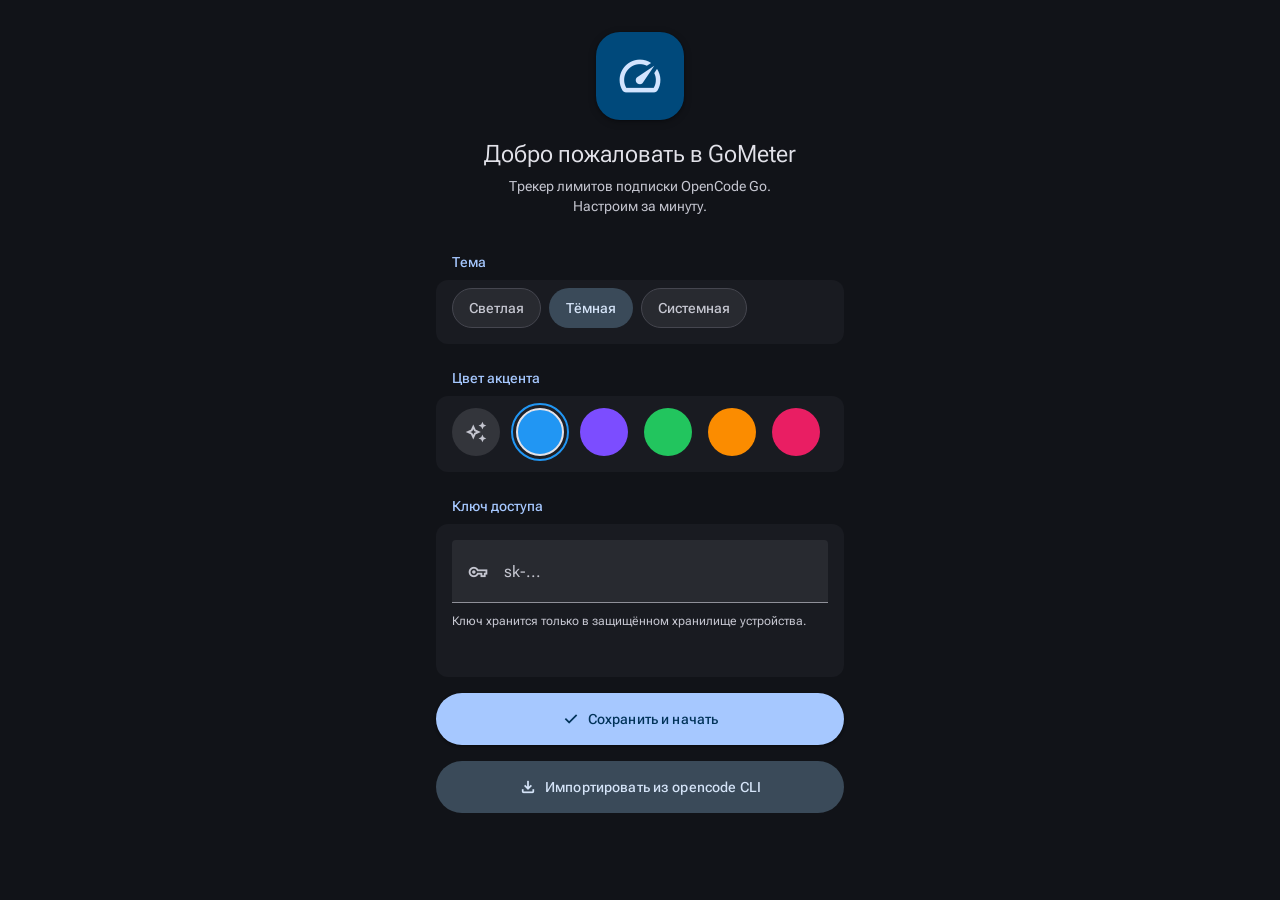
==== docs/gometer-mockup-md3/index.html @ 67d7cedd "Initial release: UI, in-app updates, packaging, CI and OpenCode Go API" ====
<!DOCTYPE html>
<html lang="ru">
<head>
  <meta charset="utf-8">
  <meta name="viewport" content="width=device-width, initial-scale=1">
  <title>GoMeter — лимиты OpenCode Go</title>
  <link rel="preconnect" href="https://fonts.googleapis.com">
  <link rel="preconnect" href="https://fonts.gstatic.com" crossorigin>
  <link href="https://fonts.googleapis.com/css2?family=Roboto+Flex:wght@400;500;700&display=swap" rel="stylesheet">
  <link rel="stylesheet" href="https://fonts.googleapis.com/css2?family=Material+Symbols+Outlined:opsz,wght,FILL,GRAD@20..48,100..700,0..1,-50..200">
  <link rel="stylesheet" href="styles.css">
</head>
<body>
  <div class="app">

    <!-- ===== Экран: Использование ===== -->
    <section id="screen-usage" class="screen is-active" aria-label="Использование">
      <header class="top-app-bar">
        <div class="top-app-bar-title">
          <span class="brand-icon" aria-hidden="true"><span class="material-symbols-outlined">speed</span></span>
          <div class="brand-text">
            <span class="brand-name">GoMeter</span>
            <span class="brand-sub">Лимиты OpenCode Go</span>
          </div>
        </div>
        <div class="top-app-bar-actions">
          <button class="icon-btn" id="btn-refresh" type="button" aria-label="Обновить" title="Обновить">
            <span class="material-symbols-outlined">refresh</span>
          </button>
          <button class="icon-btn" id="btn-key" type="button" aria-label="Ключ доступа" title="Ключ доступа">
            <span class="material-symbols-outlined">key</span>
          </button>
        </div>
      </header>

      <div class="update-banner" id="update-banner" role="status">
        <span class="material-symbols-outlined">system_update</span>
        <div class="update-banner-text">
          <span class="update-banner-title">Вышла версия 0.2.0</span>
          <span class="update-banner-sub">Улучшенная работа с лимитами</span>
        </div>
        <button class="update-banner-btn" id="btn-update-banner" type="button">Обновить</button>
        <button class="update-banner-close" id="btn-update-close" type="button" aria-label="Скрыть">
          <span class="material-symbols-outlined">close</span>
        </button>
      </div>

      <div class="summary">
        <span class="status-chip is-ok" id="summary-chip">
          <span class="dot" aria-hidden="true"></span>
          <span id="summary-text">Всё спокойно</span>
        </span>
      </div>

      <div class="cards" id="cards"><!-- из app.js --></div>

      <p class="updated" id="updated-at">Обновлено недавно · проверка каждые 5 мин</p>
    </section>

    <!-- ===== Экран: Онбординг (первый запуск) ===== -->
    <section id="screen-onboarding" class="screen" aria-label="Добро пожаловать" hidden>
      <div class="onboarding">
        <div class="onboarding-hero">
          <span class="onboarding-logo" aria-hidden="true"><span class="material-symbols-outlined">speed</span></span>
          <h1 class="onboarding-title">Добро пожаловать в GoMeter</h1>
          <p class="onboarding-sub">Трекер лимитов подписки OpenCode Go. Настроим за минуту.</p>
        </div>

        <div class="settings-section">
          <h2 class="section-title">Тема</h2>
          <div class="settings-group">
            <div class="chip-row" role="radiogroup" aria-label="Тема оформления">
              <button class="filter-chip" data-theme="light" type="button">Светлая</button>
              <button class="filter-chip is-selected" data-theme="dark" type="button">Тёмная</button>
              <button class="filter-chip" data-theme="system" type="button">Системная</button>
            </div>
          </div>
        </div>

        <div class="settings-section">
          <h2 class="section-title">Цвет акцента</h2>
          <div class="settings-group">
            <div class="color-row" role="radiogroup" aria-label="Цвет акцента" id="onb-colors"></div>
          </div>
        </div>

        <div class="settings-section">
          <h2 class="section-title">Ключ доступа</h2>
          <div class="settings-group onboarding-key">
            <div class="text-field">
              <div class="text-field-icon" aria-hidden="true"><span class="material-symbols-outlined">vpn_key</span></div>
              <input class="text-input" id="onb-key-input" type="password" inputmode="text" autocomplete="off" placeholder="sk-..." spellcheck="false" aria-label="Ключ API">
              <span class="text-field-line" aria-hidden="true"></span>
            </div>
            <p class="onb-hint">Ключ хранится только в защищённом хранилище устройства.</p>
            <p class="helper is-error" id="onb-key-error" role="alert"></p>
          </div>
        </div>

        <button class="btn btn-filled" id="btn-onb-start" type="button">
          <span class="material-symbols-outlined">check</span> Сохранить и начать
        </button>
        <button class="btn btn-tonal" id="btn-onb-import" type="button">
          <span class="material-symbols-outlined">file_download</span> Импортировать из opencode CLI
        </button>
      </div>
    </section>

    <!-- ===== Экран: Ключ доступа ===== -->
    <section id="screen-key" class="screen" aria-label="Ключ доступа" hidden>
      <header class="top-app-bar">
        <button class="icon-btn" id="btn-back-key" type="button" aria-label="Назад">
          <span class="material-symbols-outlined">arrow_back</span>
        </button>
        <h1 class="app-bar-title">Ключ доступа</h1>
      </header>

      <div class="content">
        <p class="lead">Подключимся к API OpenCode Go, чтобы показывать твои лимиты в реальном времени.</p>

        <div class="text-field">
          <div class="text-field-icon" aria-hidden="true"><span class="material-symbols-outlined">vpn_key</span></div>
          <input class="text-input" id="key-input" type="password" inputmode="text" autocomplete="off" placeholder="sk-..." spellcheck="false" aria-label="Ключ API">
          <button class="eye-btn" id="btn-eye" type="button" aria-label="Показать ключ" title="Показать/скрыть">
            <span class="material-symbols-outlined">visibility</span>
          </button>
          <span class="text-field-line" aria-hidden="true"></span>
        </div>
        <p class="helper">Хранится только в защищённом хранилище устройства и никуда не отправляется.</p>
        <p class="helper is-error" id="key-error" role="alert"></p>

        <button class="btn btn-filled" id="btn-save" type="button">
          <span class="material-symbols-outlined">check</span> Сохранить
        </button>
        <button class="btn btn-tonal" id="btn-import" type="button">
          <span class="material-symbols-outlined">file_download</span> Импортировать из opencode CLI
        </button>
        <a class="text-link" href="https://opencode.ai" target="_blank" rel="noopener">Где взять ключ?</a>
      </div>
    </section>

    <!-- ===== Экран: Уведомления ===== -->
    <section id="screen-notification" class="screen" aria-label="Уведомления" hidden>
      <header class="top-app-bar">
        <h1 class="app-bar-title">Уведомления</h1>
      </header>

      <div class="content">
        <p class="lead">Когда лимит приближается к 80% и 95%, приходит пуш — так ты не упрёшься в лимит неожиданно.</p>

        <div class="phone-notif">
          <div class="notif-header">
            <span class="notif-appicon" aria-hidden="true"><span class="material-symbols-outlined">speed</span></span>
            <span class="notif-appname">GoMeter</span>
            <span class="notif-time">сейчас</span>
          </div>
          <div class="notif-body">
            <span class="notif-title">Лимит 80% · 5-часовое окно</span>
            <span class="notif-text">Осталось 20%. Окно сбросится примерно через 47 минут.</span>
          </div>
        </div>

        <div class="settings-group">
          <div class="list-item">
            <span class="list-icon" aria-hidden="true"><span class="material-symbols-outlined">notifications</span></span>
            <div class="list-text"><span class="list-title">Порог 80%</span><span class="list-sub">«Почти у предела»</span></div>
            <label class="m3-switch"><input type="checkbox" id="switch-80" checked><span class="track" aria-hidden="true"><span class="thumb"></span></span></label>
          </div>
          <div class="list-item">
            <span class="list-icon" aria-hidden="true"><span class="material-symbols-outlined">priority_high</span></span>
            <div class="list-text"><span class="list-title">Порог 95%</span><span class="list-sub">«Близко к лимиту»</span></div>
            <label class="m3-switch"><input type="checkbox" id="switch-95" checked><span class="track" aria-hidden="true"><span class="thumb"></span></span></label>
          </div>
        </div>
      </div>
    </section>

    <!-- ===== Экран: Настройки ===== -->
    <section id="screen-settings" class="screen" aria-label="Настройки" hidden>
      <header class="top-app-bar">
        <h1 class="app-bar-title">Настройки</h1>
      </header>

      <div class="content">
        <!-- Обновление -->
        <div class="settings-section">
          <h2 class="section-title">Обновление</h2>
          <div class="settings-group">
            <div class="list-item">
              <span class="list-icon" aria-hidden="true"><span class="material-symbols-outlined">schedule</span></span>
              <div class="list-text"><span class="list-title">Интервал проверки</span><span class="list-sub">Как часто обновлять лимиты</span></div>
            </div>
            <div class="chip-row" role="radiogroup" aria-label="Интервал проверки">
              <button class="filter-chip is-selected" data-interval="1" type="button">1 мин</button>
              <button class="filter-chip" data-interval="3" type="button">3 мин</button>
              <button class="filter-chip" data-interval="5" type="button">5 мин</button>
            </div>
          </div>
        </div>

        <!-- Внешний вид -->
        <div class="settings-section">
          <h2 class="section-title">Внешний вид</h2>
          <div class="settings-group">
            <div class="list-item">
              <span class="list-icon" aria-hidden="true"><span class="material-symbols-outlined">palette</span></span>
              <div class="list-text"><span class="list-title">Тема</span><span class="list-sub">Авто, светлая или тёмная</span></div>
            </div>
            <div class="chip-row" id="theme-chips" role="radiogroup" aria-label="Тема оформления">
              <button class="filter-chip" data-theme="light" type="button">Светлая</button>
              <button class="filter-chip" data-theme="dark" type="button">Тёмная</button>
              <button class="filter-chip" data-theme="system" type="button">Системная</button>
            </div>
            <div class="list-item">
              <span class="list-icon" aria-hidden="true"><span class="material-symbols-outlined">format_color_fill</span></span>
              <div class="list-text"><span class="list-title">Цвет акцента</span><span class="list-sub">Основной цвет интерфейса</span></div>
            </div>
            <div class="color-row" role="radiogroup" aria-label="Цвет акцента" id="settings-colors"></div>
          </div>
        </div>

        <!-- Уведомления -->
        <div class="settings-section">
          <h2 class="section-title">Уведомления</h2>
          <div class="settings-group">
            <div class="list-item">
              <span class="list-icon" aria-hidden="true"><span class="material-symbols-outlined">notifications_active</span></span>
              <div class="list-text"><span class="list-title">Показывать уведомления</span><span class="list-sub">О достижении порогов 80% и 95%</span></div>
              <label class="m3-switch"><input type="checkbox" id="switch-notif" checked><span class="track" aria-hidden="true"><span class="thumb"></span></span></label>
            </div>
            <div class="list-item">
              <span class="list-icon" aria-hidden="true"><span class="material-symbols-outlined">sensors</span></span>
              <div class="list-text"><span class="list-title">Порог 80%</span><span class="list-sub">«Почти у предела»</span></div>
              <label class="m3-switch"><input type="checkbox" id="set-80" checked><span class="track" aria-hidden="true"><span class="thumb"></span></span></label>
            </div>
            <div class="list-item">
              <span class="list-icon" aria-hidden="true"><span class="material-symbols-outlined">priority_high</span></span>
              <div class="list-text"><span class="list-title">Порог 95%</span><span class="list-sub">«Близко к лимиту»</span></div>
              <label class="m3-switch"><input type="checkbox" id="set-95" checked><span class="track" aria-hidden="true"><span class="thumb"></span></span></label>
            </div>
          </div>
        </div>

        <!-- Доступ -->
        <div class="settings-section">
          <h2 class="section-title">Доступ</h2>
          <div class="settings-group">
            <button class="list-item is-clickable" id="go-key-settings" type="button">
              <span class="list-icon" aria-hidden="true"><span class="material-symbols-outlined">key</span></span>
              <div class="list-text"><span class="list-title">Ключ доступа</span><span class="list-sub">Ввод или импорт ключа API</span></div>
              <span class="material-symbols-outlined chevron" aria-hidden="true">chevron_right</span>
            </button>
            <button class="list-item is-clickable" id="btn-import-settings" type="button">
              <span class="list-icon" aria-hidden="true"><span class="material-symbols-outlined">file_download</span></span>
              <div class="list-text"><span class="list-title">Импорт из opencode CLI</span><span class="list-sub">~/.local/share/opencode/auth.json</span></div>
              <span class="material-symbols-outlined chevron" aria-hidden="true">chevron_right</span>
            </button>
          </div>
        </div>

        <!-- Прочее -->
        <div class="settings-section">
          <h2 class="section-title">Прочее</h2>
          <div class="settings-group">
            <button class="list-item is-clickable" id="btn-clear" type="button">
              <span class="list-icon is-error" aria-hidden="true"><span class="material-symbols-outlined">delete</span></span>
              <div class="list-text"><span class="list-title is-error">Очистить данные</span><span class="list-sub">Сбросить кэш и ключ доступа</span></div>
              <span class="material-symbols-outlined chevron" aria-hidden="true">chevron_right</span>
            </button>
            <button class="list-item is-clickable" id="go-about" type="button">
              <span class="list-icon" aria-hidden="true"><span class="material-symbols-outlined">info</span></span>
              <div class="list-text"><span class="list-title">О приложении</span><span class="list-sub is-accent">Доступно обновление v0.2.0</span></div>
              <span class="material-symbols-outlined chevron" aria-hidden="true">chevron_right</span>
            </button>
          </div>
        </div>
      </div>
    </section>

    <!-- ===== Экран: О приложении ===== -->
    <section id="screen-about" class="screen" aria-label="О приложении" hidden>
      <header class="top-app-bar">
        <button class="icon-btn" id="btn-back-about" type="button" aria-label="Назад">
          <span class="material-symbols-outlined">arrow_back</span>
        </button>
        <h1 class="app-bar-title">О приложении</h1>
      </header>

      <div class="content about">
        <div class="about-hero">
          <span class="about-logo" aria-hidden="true"><span class="material-symbols-outlined">speed</span></span>
          <h2 class="about-name">GoMeter</h2>
          <p class="about-version">Версия 0.1.0 · мокап</p>
        </div>

        <div class="update-card">
          <span class="material-symbols-outlined">system_update</span>
          <div class="update-card-text">
            <span class="update-card-title">Доступно обновление</span>
            <span class="update-card-sub">0.1.0 → 0.2.0 · улучшенная работа с лимитами</span>
          </div>
          <button class="btn btn-tonal btn-sm" id="btn-update-about" type="button">Обновить</button>
        </div>

        <p class="about-desc">Трекер лимитов подписки <b>OpenCode Go</b> — показывает, сколько осталось в 5-часовом, недельном и месячном окнах, и предупреждает, когда лимит близок.</p>

        <div class="settings-group">
          <a class="list-item is-clickable" href="https://opencode.ai/go" target="_blank" rel="noopener">
            <span class="list-icon" aria-hidden="true"><span class="material-symbols-outlined">language</span></span>
            <div class="list-text"><span class="list-title">OpenCode Go</span><span class="list-sub">opencode.ai/go</span></div>
            <span class="material-symbols-outlined chevron" aria-hidden="true">open_in_new</span>
          </a>
          <div class="list-item">
            <span class="list-icon" aria-hidden="true"><span class="material-symbols-outlined">code</span></span>
            <div class="list-text"><span class="list-title">Material Design 3</span><span class="list-sub">Google · светлая и тёмная темы</span></div>
          </div>
          <div class="list-item">
            <span class="list-icon" aria-hidden="true"><span class="material-symbols-outlined">star</span></span>
            <div class="list-text"><span class="list-title">Сделано с заботой</span><span class="list-sub">Flutter · Windows, Linux, macOS, Android</span></div>
          </div>
        </div>

        <div class="platforms">
          <span class="platforms-title">Платформы</span>
          <div class="platforms-row">
            <span class="platform-item"><span class="material-symbols-outlined">desktop_windows</span>Windows</span>
            <span class="platform-item"><span class="material-symbols-outlined">computer</span>Linux</span>
            <span class="platform-item"><span class="material-symbols-outlined">laptop_mac</span>macOS</span>
            <span class="platform-item"><span class="material-symbols-outlined">phone_android</span>Android</span>
          </div>
        </div>

        <p class="about-copy">© 2026 GoMeter. Данные об использовании не покидают устройство.</p>
      </div>
    </section>

    <!-- ===== Нижняя навигация (NavigationBar M3) ===== -->
    <nav class="navigation-bar" aria-label="Основная навигация">
      <button class="nav-item is-active" data-screen="usage" type="button">
        <span class="nav-icon-wrap"><span class="nav-indicator" aria-hidden="true"></span><span class="material-symbols-outlined">speed</span></span>
        <span class="nav-label">Использование</span>
      </button>
      <button class="nav-item" data-screen="notification" type="button">
        <span class="nav-icon-wrap"><span class="nav-indicator" aria-hidden="true"></span><span class="material-symbols-outlined">notifications</span></span>
        <span class="nav-label">Уведомления</span>
      </button>
      <button class="nav-item" data-screen="settings" type="button">
        <span class="nav-icon-wrap"><span class="nav-indicator" aria-hidden="true"></span><span class="material-symbols-outlined">settings</span></span>
        <span class="nav-label">Настройки</span>
      </button>
    </nav>
  </div>

  <script src="app.js"></script>
</body>
</html>
---- docs/gometer-mockup-md3/styles.css ----
/* =========================================================
   GoMeter · Material Design 3 (Google)
   Тема: светлая/тёмная + 5 акцент-цветов (Material Color Utilities)
   По умолчанию: тёмная тема + синий акцент
   ========================================================= */

/* ---- базовые (тёмная тема + синий seed) ---- */
:root {
  /* primary / secondary (синий, dark) */
  --primary: #A6C8FF;
  --on-primary: #003258;
  --primary-container: #00497B;
  --on-primary-container: #D2E4FF;
  --secondary: #B9C8DC;
  --on-secondary: #233341;
  --secondary-container: #3A4A59;
  --on-secondary-container: #D5E4F8;

  /* surface (нейтральные, dark) */
  --surface-dim: #111318;
  --surface-bright: #37393F;
  --surface-container-lowest: #0C0E13;
  --surface-container-low: #191B21;
  --surface-container: #1D1F25;
  --surface-container-high: #282A30;
  --surface-container-highest: #33353B;
  --on-surface: #E2E2E9;
  --on-surface-variant: #C5C6D0;
  --inverse-surface: #E2E2E9;
  --inverse-on-surface: #2E3036;
  --outline: #8F9099;
  --outline-variant: #45464F;

  /* error / warn (dark) */
  --error: #FFB4AB;
  --on-error: #690005;
  --error-container: #93000A;
  --on-error-container: #FFDAD6;
  --warn: #FFB759;
  --warn-container: #5C4900;
  --on-warn-container: #FFE08A;

  /* форма и тени M3 */
  --radius-xs: 4px;
  --radius-s: 8px;
  --radius-m: 12px;
  --radius-l: 16px;
  --radius-xl: 28px;
  --radius-full: 9999px;
  --elev-1: 0 1px 2px rgba(0,0,0,.3), 0 1px 3px 1px rgba(0,0,0,.15);
  --elev-2: 0 1px 2px rgba(0,0,0,.3), 0 2px 6px 2px rgba(0,0,0,.15);
  --dur: 300ms;
  --ease: cubic-bezier(.2, 0, 0, 1);

  /* типы MD3 (Roboto Flex) */
  --ts-headline-small-size: 24px;   --ts-headline-small-lh: 32px;
  --ts-title-large-size: 22px;      --ts-title-large-lh: 28px;
  --ts-title-medium-size: 16px;     --ts-title-medium-lh: 24px;
  --ts-body-large-size: 16px;       --ts-body-large-lh: 24px;
  --ts-body-medium-size: 14px;      --ts-body-medium-lh: 20px;
  --ts-label-large-size: 14px;      --ts-label-large-lh: 20px;
  --ts-label-medium-size: 12px;     --ts-label-medium-lh: 16px;
}

/* =========================================================
   Светлая тема (поверхности + синий seed)
   ========================================================= */
body.theme-light {
  --primary: #0061A4;
  --on-primary: #FFFFFF;
  --primary-container: #D2E4FF;
  --on-primary-container: #001C37;
  --secondary: #52606F;
  --on-secondary: #FFFFFF;
  --secondary-container: #D6E4F4;
  --on-secondary-container: #0F1D2A;

  --surface-dim: #D8D8DE;
  --surface-bright: #FBFBFE;
  --surface-container-lowest: #FFFFFF;
  --surface-container-low: #F5F5FA;
  --surface-container: #F0F0F5;
  --surface-container-high: #EAEAEF;
  --surface-container-highest: #E4E4E9;
  --on-surface: #1A1B20;
  --on-surface-variant: #45464F;
  --inverse-surface: #2E3036;
  --inverse-on-surface: #E2E2E9;
  --outline: #767680;
  --outline-variant: #C6C6CF;

  --error: #BA1A1A;
  --on-error: #FFFFFF;
  --error-container: #FFDAD6;
  --on-error-container: #410002;
  --warn: #9C6200;
  --warn-container: #FFE08A;
  --on-warn-container: #2C1D00;
}

/* =========================================================
   Акцент-цвета: фиолетовый / зелёный / оранжевый / розовый
   (комбинируются с .theme-light)
   ========================================================= */
body.seed-violet {
  --primary: #CFBCFF; --on-primary: #351B68; --primary-container: #4B2D92; --on-primary-container: #E9DDFF;
  --secondary: #CBC2DB; --on-secondary: #332D42; --secondary-container: #4A435A; --on-secondary-container: #E7DEF8;
}
body.theme-light.seed-violet {
  --primary: #6750A4; --on-primary: #FFFFFF; --primary-container: #E9DDFF; --on-primary-container: #22005D;
  --secondary: #625B71; --on-secondary: #FFFFFF; --secondary-container: #E7DEF8; --on-secondary-container: #1E192B;
}
body.seed-green {
  --primary: #9BE89F; --on-primary: #00390F; --primary-container: #00531C; --on-primary-container: #B3F5B4;
  --secondary: #B8CCB8; --on-secondary: #233528; --secondary-container: #3B4C3D; --on-secondary-container: #D4E8D2;
}
body.theme-light.seed-green {
  --primary: #3B693E; --on-primary: #FFFFFF; --primary-container: #B9F0B4; --on-primary-container: #0C370F;
  --secondary: #556355; --on-secondary: #FFFFFF; --secondary-container: #D9E8D7; --on-secondary-container: #142015;
}
body.seed-orange {
  --primary: #FFB77C; --on-primary: #512600; --primary-container: #753B00; --on-primary-container: #FFDCC1;
  --secondary: #E0BEAA; --on-secondary: #3F2A1B; --secondary-container: #57402F; --on-secondary-container: #FFDBC4;
}
body.theme-light.seed-orange {
  --primary: #9A4200; --on-primary: #FFFFFF; --primary-container: #FFDCC1; --on-primary-container: #321200;
  --secondary: #765947; --on-secondary: #FFFFFF; --secondary-container: #FFDBC4; --on-secondary-container: #2A1708;
}
body.seed-pink {
  --primary: #FFB1C8; --on-primary: #65002F; --primary-container: #8E0049; --on-primary-container: #FFD9E2;
  --secondary: #E2BDC7; --on-secondary: #44242C; --secondary-container: #5C3A42; --on-secondary-container: #FFD9E2;
}
body.theme-light.seed-pink {
  --primary: #9E3C5A; --on-primary: #FFFFFF; --primary-container: #FFD9E2; --on-primary-container: #400016;
  --secondary: #75565F; --on-secondary: #FFFFFF; --secondary-container: #FFD9E2; --on-secondary-container: #2B151B;
}

/* Автоцвет (динамический, как Material You default) */
body.seed-auto {
  --primary: #CBBEFF; --on-primary: #3B2E6B; --primary-container: #534494; --on-primary-container: #E6DFFF;
  --secondary: #C9C5D0; --on-secondary: #322F37; --secondary-container: #49464F; --on-secondary-container: #E5E1E9;
}
body.theme-light.seed-auto {
  --primary: #6750A4; --on-primary: #FFFFFF; --primary-container: #E6DFFF; --on-primary-container: #1E0062;
  --secondary: #625B71; --on-secondary: #FFFFFF; --secondary-container: #E8DEF8; --on-secondary-container: #1F192B;
}

* { box-sizing: border-box; margin: 0; padding: 0; }

html, body { height: 100%; }

body {
  background: var(--surface-dim);
  color: var(--on-surface);
  font-family: "Roboto Flex", "Roboto", system-ui, -apple-system, "Segoe UI", sans-serif;
  font-size: 16px;
  line-height: 1.4;
  -webkit-font-smoothing: antialiased;
  display: flex;
  justify-content: center;
}

.material-symbols-outlined {
  font-variation-settings: 'FILL' 0, 'wght' 500, 'GRAD' 0, 'opsz' 24;
  user-select: none;
}

/* ---- контейнер-«телефон» (собственный скролл) ---- */
.app {
  width: 100%;
  max-width: 440px;
  height: 100vh;
  height: 100dvh;
  display: flex;
  flex-direction: column;
  position: relative;
  overflow-y: auto;
  overscroll-behavior: contain;
  padding-bottom: 180px;
  scrollbar-width: thin;
}

.screen {
  flex: 1;
  display: flex;
  flex-direction: column;
  min-height: auto;
  animation: fade-in var(--dur) var(--ease);
}
.screen[hidden] { display: none; }
@keyframes fade-in {
  from { opacity: 0; transform: translateY(8px); }
  to   { opacity: 1; transform: none; }
}

/* =========================================================
   Top App Bar (M3)
   ========================================================= */
.top-app-bar {
  display: flex;
  align-items: center;
  gap: 8px;
  padding: 12px 16px 8px;
  min-height: 64px;
}
.top-app-bar-title { display: flex; align-items: center; gap: 14px; flex: 1; }
.app-bar-title { font-size: var(--ts-title-large-size); line-height: var(--ts-title-large-lh); font-weight: 400; letter-spacing: 0; }

.brand-icon {
  width: 40px; height: 40px;
  border-radius: var(--radius-m);
  background: var(--primary-container);
  color: var(--on-primary-container);
  display: grid; place-items: center;
}
.brand-text { display: flex; flex-direction: column; }
.brand-name { font-size: var(--ts-title-large-size); line-height: var(--ts-title-large-lh); font-weight: 400; letter-spacing: 0; }
.brand-sub { font-size: var(--ts-body-medium-size); line-height: var(--ts-body-medium-lh); color: var(--on-surface-variant); }

.top-app-bar-actions { display: flex; gap: 4px; }

/* Icon Button (M3) — 48px touch target */
.icon-btn {
  width: 48px; height: 48px;
  border: none; border-radius: var(--radius-xl);
  background: transparent; color: var(--on-surface-variant);
  display: grid; place-items: center;
  cursor: pointer;
  font-size: 24px;
  transition: background var(--dur);
  position: relative;
  overflow: hidden;
}
.icon-btn:hover { background: rgba(225, 228, 221, .08); }
.icon-btn:active { background: rgba(225, 228, 221, .16); }
.icon-btn:focus-visible { outline: 2px solid var(--primary); outline-offset: 2px; }

/* =========================================================
   Summary chip
   ========================================================= */
.summary { display: flex; align-items: center; padding: 4px 16px 12px; }
.status-chip {
  display: inline-flex; align-items: center; gap: 8px;
  padding: 8px 16px;
  border-radius: var(--radius-s);
  font-size: var(--ts-label-large-size); line-height: var(--ts-label-large-lh); font-weight: 500;
}
.status-chip .dot { width: 8px; height: 8px; border-radius: 50%; background: currentColor; }
.status-chip.is-ok     { background: var(--primary-container); color: var(--on-primary-container); }
.status-chip.is-warn   { background: var(--warn-container);    color: var(--on-warn-container); }
.status-chip.is-danger { background: var(--error-container);   color: var(--on-error-container); }

/* =========================================================
   Cards лимитов (M3 — filled card)
   ========================================================= */
.content { display: flex; flex-direction: column; gap: 16px; padding: 4px 16px 24px; }
.cards { display: flex; flex-direction: column; gap: 12px; padding: 0 16px 24px; }

.card {
  background: var(--surface-container-low);
  border-radius: var(--radius-m);
  padding: 20px 20px 12px;
}

.card-top { display: flex; align-items: center; justify-content: space-between; margin-bottom: 2px; }
.card-name { font-size: var(--ts-title-medium-size); line-height: var(--ts-title-medium-lh); font-weight: 500; letter-spacing: .01em; }
.card-window { font-size: var(--ts-label-medium-size); line-height: var(--ts-label-medium-lh); color: var(--on-surface-variant); }

.card-metric { display: flex; align-items: baseline; gap: 10px; margin-top: 10px; }
.card-percent { font-size: 40px; font-weight: 700; letter-spacing: -.01em; line-height: 1.05; }
.card-percent small { font-size: 20px; font-weight: 500; color: var(--on-surface-variant); }
.card-used { font-size: var(--ts-body-medium-size); line-height: var(--ts-body-medium-lh); color: var(--on-surface-variant); }

/* LinearProgressIndicator (M3) */
.progress { height: 4px; border-radius: var(--radius-xs); background: var(--surface-container-highest); overflow: hidden; margin: 16px 0 12px; }
.progress > span {
  display: block; height: 100%;
  border-radius: var(--radius-xs);
  transition: width .6s var(--ease);
}

.card-foot { display: flex; align-items: center; justify-content: space-between; gap: 10px; }
.card-countdown { display: inline-flex; align-items: center; gap: 6px; font-size: var(--ts-body-medium-size); line-height: var(--ts-body-medium-lh); color: var(--on-surface-variant); }
.card-countdown .material-symbols-outlined { font-size: 16px; }
.card-countdown b { color: var(--on-surface); font-weight: 500; font-variant-numeric: tabular-nums; }

/* статусный чип */
.status-pill {
  display: inline-flex; align-items: center; gap: 6px;
  font-size: var(--ts-label-medium-size); line-height: var(--ts-label-medium-lh); font-weight: 500;
  padding: 6px 12px; border-radius: var(--radius-full);
  white-space: nowrap;
}
.status-pill .dot { width: 8px; height: 8px; border-radius: 50%; background: currentColor; }

.card.is-green  { --acc: var(--primary);            --acc-container: var(--primary-container);   --acc-on: var(--on-primary-container); }
.card.is-amber  { --acc: var(--warn);               --acc-container: var(--warn-container);      --acc-on: var(--on-warn-container); }
.card.is-red    { --acc: var(--error);              --acc-container: var(--error-container);     --acc-on: var(--on-error-container); }

.card.is-green .card-percent, .card.is-amber .card-percent, .card.is-red .card-percent { color: var(--acc); }
.card .progress > span { background: var(--acc); }
.card .status-pill { background: var(--acc-container); color: var(--acc-on); }

/* friendly-подпись */
.card-note { margin-top: 12px; padding-top: 10px; border-top: 1px solid var(--outline-variant); font-size: var(--ts-body-medium-size); line-height: var(--ts-body-medium-lh); color: var(--on-surface-variant); display: flex; gap: 8px; align-items: flex-start; }
.card-note .material-symbols-outlined { font-size: 16px; color: var(--acc); flex: none; margin-top: 1px; }

.updated { text-align: center; font-size: var(--ts-label-medium-size); line-height: var(--ts-label-medium-lh); color: var(--on-surface-variant); padding: 12px 0 4px; }

/* =========================================================
   Форма ключа (M3 filled text field)
   ========================================================= */
.lead { font-size: var(--ts-body-medium-size); line-height: var(--ts-body-medium-lh); color: var(--on-surface-variant); }

.text-field { position: relative; display: flex; align-items: center; }
.text-field-icon { position: absolute; left: 16px; color: var(--on-surface-variant); display: grid; place-items: center; }
.text-field-icon .material-symbols-outlined { font-size: 20px; }
.text-input {
  width: 100%;
  padding: 22px 56px 22px 52px;
  font-size: 16px; font-family: inherit; color: var(--on-surface);
  background: var(--surface-container-high);
  border: none;
  border-radius: var(--radius-xs) var(--radius-xs) 0 0;
  outline: none;
  transition: background var(--dur);
}
.text-input::placeholder { color: var(--on-surface-variant); }
.text-input:focus { background: var(--surface-container-highest); }
.text-field-line {
  position: absolute; left: 0; right: 0; bottom: 0; height: 1px;
  background: var(--outline); transition: height var(--dur), background var(--dur);
}
.text-input:focus ~ .text-field-line { height: 2px; background: var(--primary); }
.text-field:focus-within .text-field-line { height: 2px; background: var(--primary); }

.eye-btn {
  position: absolute; right: 4px;
  width: 48px; height: 48px; border: none;
  background: transparent; color: var(--on-surface-variant);
  display: grid; place-items: center; cursor: pointer;
  border-radius: var(--radius-full);
  transition: background var(--dur), color var(--dur);
}
.eye-btn:hover { background: rgba(225, 228, 221, .08); color: var(--on-surface); }
.eye-btn .material-symbols-outlined { font-size: 20px; }

.helper { font-size: var(--ts-label-medium-size); line-height: var(--ts-label-medium-lh); color: var(--on-surface-variant); margin-top: -8px; }
.helper.is-error { color: var(--error); min-height: 18px; margin-top: 4px; }
.helper.is-ok { color: var(--primary); min-height: 18px; margin-top: 4px; }

/* =========================================================
   Buttons (M3)
   ========================================================= */
.btn {
  display: flex; align-items: center; justify-content: center; gap: 8px;
  width: 100%;
  height: 48px;
  padding: 0 24px;
  font-size: var(--ts-label-large-size); line-height: var(--ts-label-large-lh); font-weight: 500; font-family: inherit; letter-spacing: .01em;
  border-radius: var(--radius-full);
  cursor: pointer;
  transition: background var(--dur), box-shadow var(--dur), filter var(--dur);
}
.btn .material-symbols-outlined { font-size: 18px; }
.btn:active { filter: brightness(.95); }
.btn:focus-visible { outline: 2px solid var(--primary); outline-offset: 2px; }

.btn-filled {
  background: var(--primary); color: var(--on-primary); border: none;
  box-shadow: var(--elev-1);
}
.btn-filled:hover { box-shadow: var(--elev-2); }

.btn-tonal {
  background: var(--secondary-container); color: var(--on-secondary-container); border: none;
}
.btn-tonal:hover { background: #45574A; }

.text-link {
  text-align: center; font-size: var(--ts-label-large-size); line-height: var(--ts-label-large-lh); font-weight: 500; color: var(--primary);
  text-decoration: none; padding: 10px;
}
.text-link:hover { text-decoration: underline; }

/* =========================================================
   Notification preview (M3)
   ========================================================= */
.phone-notif {
  background: var(--surface-container-high);
  border-radius: var(--radius-m);
  padding: 16px;
}
.notif-header { display: flex; align-items: center; gap: 12px; margin-bottom: 6px; }
.notif-appicon {
  width: 32px; height: 32px; border-radius: var(--radius-s);
  background: var(--primary-container); color: var(--on-primary-container);
  display: grid; place-items: center;
}
.notif-appicon .material-symbols-outlined { font-size: 18px; }
.notif-appname { font-size: var(--ts-label-large-size); line-height: var(--ts-label-large-lh); font-weight: 500; flex: 1; }
.notif-time { font-size: var(--ts-label-medium-size); line-height: var(--ts-label-medium-lh); color: var(--on-surface-variant); }
.notif-body { display: flex; flex-direction: column; gap: 2px; }
.notif-title { font-size: var(--ts-label-large-size); line-height: var(--ts-label-large-lh); font-weight: 500; }
.notif-text { font-size: var(--ts-body-medium-size); line-height: var(--ts-body-medium-lh); color: var(--on-surface-variant); }

/* =========================================================
   Настройки: секции и списки (M3 list)
   ========================================================= */
.settings-section { display: flex; flex-direction: column; gap: 8px; }
.section-title {
  font-size: var(--ts-label-large-size); line-height: var(--ts-label-large-lh); font-weight: 500; color: var(--primary);
  padding: 8px 16px 0;
}
.settings-group {
  background: var(--surface-container-low);
  border-radius: var(--radius-m);
  overflow: hidden;
}

.list-item {
  display: flex; align-items: center; gap: 16px;
  width: 100%;
  min-height: 64px;
  padding: 8px 16px;
  background: transparent; border: none;
  color: var(--on-surface);
  font-family: inherit; text-align: left;
  cursor: default;
}
.list-item + .list-item { border-top: 1px solid var(--outline-variant); }
.list-item.is-clickable { cursor: pointer; transition: background var(--dur); }
.list-item.is-clickable:hover { background: rgba(225, 228, 221, .05); }
.list-item.is-clickable:active { background: rgba(225, 228, 221, .1); }
.list-item:focus-visible { outline: 2px solid var(--primary); outline-offset: -2px; }

.list-icon {
  width: 40px; height: 40px; flex: none;
  border-radius: var(--radius-xl);
  background: var(--secondary-container);
  color: var(--on-secondary-container);
  display: grid; place-items: center;
}
.list-icon .material-symbols-outlined { font-size: 20px; }
.list-icon.is-error { background: var(--error-container); color: var(--on-error-container); }

.list-text { flex: 1; display: flex; flex-direction: column; gap: 1px; min-width: 0; }
.list-title { font-size: var(--ts-title-medium-size); line-height: var(--ts-title-medium-lh); font-weight: 500; letter-spacing: .01em; }
.list-title.is-error { color: var(--error); }
.list-sub { font-size: var(--ts-label-medium-size); line-height: var(--ts-label-medium-lh); color: var(--on-surface-variant); }
.chevron { color: var(--on-surface-variant); font-size: 20px; }

/* ---- filter chips (M3) для интервала ---- */
.chip-row { display: flex; gap: 8px; padding: 8px 16px 16px; flex-wrap: wrap; }
.filter-chip {
  height: 40px;
  padding: 0 16px;
  display: inline-flex; align-items: center; gap: 8px;
  font-family: inherit; font-size: var(--ts-label-large-size); line-height: var(--ts-label-large-lh); font-weight: 500;
  background: var(--surface-container-high);
  color: var(--on-surface-variant);
  border: 1px solid var(--outline-variant);
  border-radius: var(--radius-full);
  cursor: pointer;
  transition: background var(--dur), color var(--dur), border-color var(--dur);
}
.filter-chip:hover { background: var(--surface-container-highest); }
.filter-chip.is-selected {
  background: var(--secondary-container);
  color: var(--on-secondary-container);
  border-color: transparent;
}

/* =========================================================
   Switch (M3)
   ========================================================= */
.m3-switch { position: relative; display: inline-block; width: 52px; height: 32px; flex: none; }
.m3-switch input { opacity: 0; width: 0; height: 0; }
.track {
  position: absolute; inset: 0;
  background: var(--surface-container-highest);
  border: 2px solid var(--outline);
  border-radius: var(--radius-xl);
  cursor: pointer;
  transition: background var(--dur), border-color var(--dur);
}
.thumb {
  position: absolute; top: 50%; left: 4px;
  width: 16px; height: 16px;
  transform: translateY(-50%);
  background: var(--outline);
  border-radius: 50%;
  transition: left var(--dur) var(--ease), width var(--dur), height var(--dur), background var(--dur);
}
.m3-switch input:checked + .track { background: var(--primary); border-color: var(--primary); }
.m3-switch input:checked + .track .thumb { left: calc(100% - 20px); background: var(--on-primary); }
.m3-switch input:focus-visible + .track { outline: 2px solid var(--primary); outline-offset: 2px; }

/* =========================================================
   NavigationBar (M3) — плавающая «пилюля» внизу по центру
   ========================================================= */
.navigation-bar {
  position: fixed;
  bottom: 16px; left: 50%; transform: translateX(-50%);
  width: fit-content;
  max-width: calc(100% - 32px);
  display: flex;
  background: var(--surface-container-high);
  box-shadow: var(--elev-2);
  border-radius: var(--radius-xl);
  padding: 8px 10px calc(8px + env(safe-area-inset-bottom, 0px));
  gap: 6px;
}
.nav-item {
  position: relative;
  display: flex; flex-direction: column; align-items: center; justify-content: flex-start; gap: 4px;
  width: 112px;
  height: 72px;
  padding: 0;
  border: none; background: transparent; color: var(--on-surface-variant);
  font-family: inherit;
  cursor: pointer;
  border-radius: var(--radius-l);
  transition: color var(--dur);
}
.nav-item .material-symbols-outlined { font-size: 24px; }
/* активная пилюля-овал 64×32 за иконкой (M3 ActiveIndicator), смещение 12dp от верха */
.nav-icon-wrap {
  position: relative;
  display: grid; place-items: center;
  width: 64px; height: 32px;
  margin-top: 12px;
  z-index: 0;
}
.nav-indicator {
  position: absolute; inset: 0;
  border-radius: var(--radius-xl);
  background: var(--secondary-container);
  opacity: 0;
  transform: scale(.6);
  transition: opacity var(--dur), transform var(--dur);
}
.nav-item.is-active .nav-indicator { opacity: 1; transform: scale(1); }
.nav-icon-wrap .material-symbols-outlined {
  position: relative; z-index: 1; line-height: 1;
  font-variation-settings: 'FILL' 0, 'wght' 400, 'GRAD' 0, 'opsz' 24;
  transition: font-variation-settings var(--dur);
}
.nav-item.is-active .material-symbols-outlined {
  font-variation-settings: 'FILL' 1, 'wght' 500, 'GRAD' 0, 'opsz' 24;
}
.nav-label {
  font-size: var(--ts-label-medium-size); line-height: var(--ts-label-medium-lh); font-weight: 500;
  white-space: nowrap;
  color: var(--on-surface-variant);
}
.nav-item.is-active { color: var(--on-secondary-container); }
.nav-item.is-active .nav-label { color: var(--on-secondary-container); }
.nav-item:focus-visible { outline: 2px solid var(--primary); outline-offset: -2px; }

/* =========================================================
   О приложении
   ========================================================= */
.about { padding-top: 12px; }
.about-hero { display: flex; flex-direction: column; align-items: center; gap: 6px; padding: 24px 0 8px; }
.about-logo {
  width: 72px; height: 72px;
  border-radius: 20px;
  background: var(--primary-container);
  color: var(--on-primary-container);
  display: grid; place-items: center;
  box-shadow: var(--elev-2);
}
.about-logo .material-symbols-outlined { font-size: 40px; }
.about-name { font-size: var(--ts-headline-small-size); line-height: var(--ts-headline-small-lh); font-weight: 400; letter-spacing: 0; margin-top: 8px; }
.about-version { font-size: var(--ts-body-medium-size); line-height: var(--ts-body-medium-lh); color: var(--on-surface-variant); }
.about-desc { font-size: var(--ts-body-medium-size); line-height: 1.5; color: var(--on-surface-variant); text-align: center; }
.about-desc b { color: var(--on-surface); }
.about-copy { font-size: var(--ts-label-medium-size); line-height: var(--ts-label-medium-lh); color: var(--on-surface-variant); text-align: center; padding: 8px 0 16px; }

/* =========================================================
   Баннер обновления (главный экран)
   ========================================================= */
.update-banner {
  display: flex; align-items: center; gap: 12px;
  margin: 0 16px 12px;
  padding: 12px 12px 12px 16px;
  background: var(--primary-container);
  color: var(--on-primary-container);
  border-radius: var(--radius-m);
}
.update-banner > .material-symbols-outlined { font-size: 22px; flex: none; }
.update-banner-text { flex: 1; display: flex; flex-direction: column; min-width: 0; }
.update-banner-title { font-size: var(--ts-label-large-size); line-height: var(--ts-label-large-lh); font-weight: 500; }
.update-banner-sub { font-size: var(--ts-label-medium-size); line-height: var(--ts-label-medium-lh); opacity: .8; }
.update-banner-btn {
  flex: none;
  height: 36px; padding: 0 16px;
  border: none; border-radius: var(--radius-full);
  background: var(--on-primary-container); color: var(--primary-container);
  font-family: inherit; font-size: var(--ts-label-large-size); line-height: var(--ts-label-large-lh); font-weight: 500;
  cursor: pointer;
  transition: filter var(--dur);
}
.update-banner-btn:hover { filter: brightness(1.08); }
.update-banner-close {
  flex: none;
  width: 36px; height: 36px;
  border: none; background: transparent; color: inherit; opacity: .75;
  display: grid; place-items: center; cursor: pointer;
  border-radius: var(--radius-xl);
}
.update-banner-close:hover { opacity: 1; background: rgba(0,0,0,.12); }
.update-banner-close .material-symbols-outlined { font-size: 18px; }

/* =========================================================
   Онбординг (первый запуск)
   ========================================================= */
.onboarding {
  display: flex; flex-direction: column; gap: 16px;
  padding: 24px 16px 32px;
}
.onboarding-hero { display: flex; flex-direction: column; align-items: center; gap: 6px; text-align: center; padding: 8px 0 12px; }
.onboarding-logo {
  width: 88px; height: 88px;
  border-radius: 24px;
  background: var(--primary-container); color: var(--on-primary-container);
  display: grid; place-items: center;
  box-shadow: var(--elev-2);
}
.onboarding-logo .material-symbols-outlined { font-size: 48px; }
.onboarding-title { font-size: var(--ts-headline-small-size); line-height: var(--ts-headline-small-lh); font-weight: 400; letter-spacing: 0; margin-top: 12px; }
.onboarding-sub { font-size: var(--ts-body-medium-size); line-height: var(--ts-body-medium-lh); color: var(--on-surface-variant); max-width: 320px; }

.onboarding-key { padding: 16px; display: flex; flex-direction: column; gap: 10px; }
.onb-hint { font-size: var(--ts-label-medium-size); line-height: var(--ts-label-medium-lh); color: var(--on-surface-variant); }
.onboarding .btn { height: 52px; }

/* =========================================================
   Цвет акцента (точки)
   ========================================================= */
.color-row { display: flex; gap: 16px; padding: 12px 16px 16px; flex-wrap: wrap; }
.color-dot {
  width: 48px; height: 48px;
  border-radius: 50%;
  border: 2px solid transparent;
  cursor: pointer;
  padding: 0;
  background-clip: padding-box;
  transition: transform var(--dur), border-color var(--dur), box-shadow var(--dur);
  position: relative;
}
.color-dot:hover { transform: scale(1.08); }
.color-dot.is-selected {
  border-color: var(--on-surface);
  box-shadow: 0 0 0 3px var(--surface-container);
}
.color-dot::after {
  content: "";
  position: absolute; inset: -7px;
  border-radius: 50%;
  border: 2px solid transparent;
  transition: border-color var(--dur);
}
.color-dot.is-selected::after { border-color: var(--color, var(--primary)); }
.color-dot.is-auto {
  background: var(--surface-container-highest);
  color: var(--on-surface-variant);
  display: grid; place-items: center;
}
.color-dot.is-auto .material-symbols-outlined { font-size: 22px; pointer-events: none; }
.color-dot.is-auto.is-selected { color: var(--primary); }

/* =========================================================
   Обновление в «О приложении» + платформы
   ========================================================= */
.update-card {
  display: flex; align-items: center; gap: 12px;
  padding: 14px 16px;
  background: var(--primary-container);
  color: var(--on-primary-container);
  border-radius: var(--radius-m);
}
.update-card > .material-symbols-outlined { font-size: 24px; flex: none; }
.update-card-text { flex: 1; display: flex; flex-direction: column; }
.update-card-title { font-size: var(--ts-label-large-size); line-height: var(--ts-label-large-lh); font-weight: 500; }
.update-card-sub { font-size: var(--ts-label-medium-size); line-height: var(--ts-label-medium-lh); opacity: .8; }
.btn-sm { width: auto; height: 38px; padding: 0 18px; border-radius: var(--radius-full); font-size: 13px; }

.list-sub.is-accent { color: var(--primary); font-weight: 500; }

.platforms { display: flex; flex-direction: column; gap: 10px; }
.platforms-title {
  font-size: var(--ts-label-large-size); line-height: var(--ts-label-large-lh); font-weight: 500; color: var(--primary);
  padding: 4px 4px 0;
}
.platforms-row { display: flex; gap: 10px; flex-wrap: wrap; }
.platform-item {
  display: inline-flex; align-items: center; gap: 8px;
  padding: 10px 14px;
  background: var(--surface-container-low);
  border: 1px solid var(--outline-variant);
  border-radius: var(--radius-full);
  font-size: var(--ts-label-large-size); line-height: var(--ts-label-large-lh); font-weight: 500;
}
.platform-item .material-symbols-outlined { font-size: 18px; color: var(--on-surface-variant); }

/* =========================================================
   Обновление / misc
   ========================================================= */
.icon-btn.spinning .material-symbols-outlined { animation: spin .8s linear infinite; }
@keyframes spin { to { transform: rotate(360deg); } }

@media (prefers-reduced-motion: reduce) {
  * { animation-duration: .01ms !important; transition-duration: .01ms !important; }
}
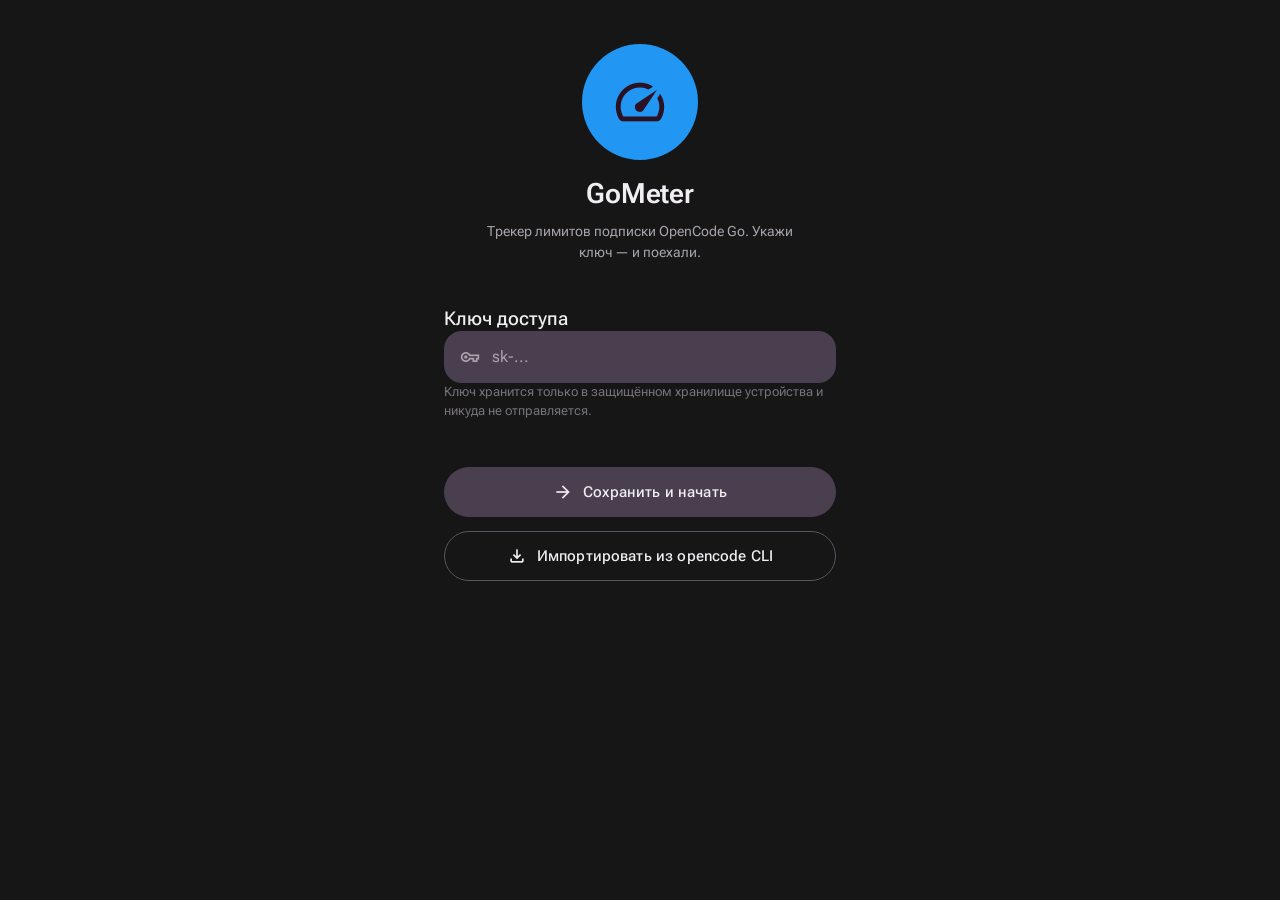
==== commit 8d669790: "feat: v0.2.0 UI rework, autostart, limit notifications and real API" ====
--- a/docs/gometer-mockup-md3/index.html
+++ b/docs/gometer-mockup-md3/index.html
@@ -6,101 +6,71 @@
   <title>GoMeter — лимиты OpenCode Go</title>
   <link rel="preconnect" href="https://fonts.googleapis.com">
   <link rel="preconnect" href="https://fonts.gstatic.com" crossorigin>
-  <link href="https://fonts.googleapis.com/css2?family=Roboto+Flex:wght@400;500;700&display=swap" rel="stylesheet">
+  <link href="https://fonts.googleapis.com/css2?family=Roboto+Flex:wght@400;500;600&display=swap" rel="stylesheet">
   <link rel="stylesheet" href="https://fonts.googleapis.com/css2?family=Material+Symbols+Outlined:opsz,wght,FILL,GRAD@20..48,100..700,0..1,-50..200">
   <link rel="stylesheet" href="styles.css">
 </head>
 <body>
   <div class="app">
 
-    <!-- ===== Экран: Использование ===== -->
-    <section id="screen-usage" class="screen is-active" aria-label="Использование">
-      <header class="top-app-bar">
-        <div class="top-app-bar-title">
-          <span class="brand-icon" aria-hidden="true"><span class="material-symbols-outlined">speed</span></span>
-          <div class="brand-text">
-            <span class="brand-name">GoMeter</span>
-            <span class="brand-sub">Лимиты OpenCode Go</span>
-          </div>
-        </div>
-        <div class="top-app-bar-actions">
-          <button class="icon-btn" id="btn-refresh" type="button" aria-label="Обновить" title="Обновить">
-            <span class="material-symbols-outlined">refresh</span>
-          </button>
-          <button class="icon-btn" id="btn-key" type="button" aria-label="Ключ доступа" title="Ключ доступа">
-            <span class="material-symbols-outlined">key</span>
-          </button>
-        </div>
-      </header>
-
-      <div class="update-banner" id="update-banner" role="status">
-        <span class="material-symbols-outlined">system_update</span>
-        <div class="update-banner-text">
-          <span class="update-banner-title">Вышла версия 0.2.0</span>
-          <span class="update-banner-sub">Улучшенная работа с лимитами</span>
-        </div>
-        <button class="update-banner-btn" id="btn-update-banner" type="button">Обновить</button>
-        <button class="update-banner-close" id="btn-update-close" type="button" aria-label="Скрыть">
-          <span class="material-symbols-outlined">close</span>
-        </button>
-      </div>
-
-      <div class="summary">
-        <span class="status-chip is-ok" id="summary-chip">
-          <span class="dot" aria-hidden="true"></span>
-          <span id="summary-text">Всё спокойно</span>
-        </span>
-      </div>
-
-      <div class="cards" id="cards"><!-- из app.js --></div>
-
-      <p class="updated" id="updated-at">Обновлено недавно · проверка каждые 5 мин</p>
+    <!-- ===== Экран: Лимиты ===== -->
+    <section id="screen-usage" class="screen is-active" aria-label="Лимиты">
+      <div class="screen-pad">
+        <div class="page-head">
+          <h1 class="page-title">Лимиты</h1>
+          <div class="page-actions">
+            <button class="icon-btn" id="btn-refresh" type="button" aria-label="Обновить" title="Обновить">
+              <span class="material-symbols-outlined">refresh</span>
+            </button>
+            <button class="icon-btn" id="btn-key" type="button" aria-label="Ключ доступа" title="Ключ доступа">
+              <span class="material-symbols-outlined">key</span>
+            </button>
+          </div>
+        </div>
+
+        <div class="pushes" id="notifications" hidden><!-- из app.js --></div>
+
+        <div class="cards" id="cards"><!-- из app.js --></div>
+
+        <div class="section-head">
+          <h2 class="section-title">Статус</h2>
+        </div>
+
+        <article class="status-card is-green" id="status-card">
+          <span class="status-icon" aria-hidden="true"><span class="material-symbols-outlined" id="status-icon">check_circle</span></span>
+          <div class="status-text">
+            <span class="status-title" id="summary-text">Всё спокойно</span>
+            <span class="status-sub" id="status-sub">—</span>
+          </div>
+        </article>
+
+        <p class="updated" id="updated-at">Обновлено недавно · проверка каждые 5 мин</p>
+      </div>
     </section>
 
     <!-- ===== Экран: Онбординг (первый запуск) ===== -->
     <section id="screen-onboarding" class="screen" aria-label="Добро пожаловать" hidden>
-      <div class="onboarding">
-        <div class="onboarding-hero">
-          <span class="onboarding-logo" aria-hidden="true"><span class="material-symbols-outlined">speed</span></span>
-          <h1 class="onboarding-title">Добро пожаловать в GoMeter</h1>
-          <p class="onboarding-sub">Трекер лимитов подписки OpenCode Go. Настроим за минуту.</p>
-        </div>
-
-        <div class="settings-section">
-          <h2 class="section-title">Тема</h2>
-          <div class="settings-group">
-            <div class="chip-row" role="radiogroup" aria-label="Тема оформления">
-              <button class="filter-chip" data-theme="light" type="button">Светлая</button>
-              <button class="filter-chip is-selected" data-theme="dark" type="button">Тёмная</button>
-              <button class="filter-chip" data-theme="system" type="button">Системная</button>
-            </div>
-          </div>
-        </div>
-
-        <div class="settings-section">
-          <h2 class="section-title">Цвет акцента</h2>
-          <div class="settings-group">
-            <div class="color-row" role="radiogroup" aria-label="Цвет акцента" id="onb-colors"></div>
-          </div>
+      <div class="screen-pad">
+        <div class="hero">
+          <span class="hero-logo" aria-hidden="true"><span class="material-symbols-outlined">speed</span></span>
+          <h1 class="hero-name">GoMeter</h1>
+          <p class="hero-sub">Трекер лимитов подписки OpenCode Go. Укажи ключ — и поехали.</p>
         </div>
 
         <div class="settings-section">
           <h2 class="section-title">Ключ доступа</h2>
-          <div class="settings-group onboarding-key">
-            <div class="text-field">
-              <div class="text-field-icon" aria-hidden="true"><span class="material-symbols-outlined">vpn_key</span></div>
-              <input class="text-input" id="onb-key-input" type="password" inputmode="text" autocomplete="off" placeholder="sk-..." spellcheck="false" aria-label="Ключ API">
-              <span class="text-field-line" aria-hidden="true"></span>
-            </div>
-            <p class="onb-hint">Ключ хранится только в защищённом хранилище устройства.</p>
-            <p class="helper is-error" id="onb-key-error" role="alert"></p>
-          </div>
+          <div class="text-field">
+            <span class="text-field-icon" aria-hidden="true"><span class="material-symbols-outlined">vpn_key</span></span>
+            <input class="text-input" id="onb-key-input" type="password" inputmode="text" autocomplete="off" placeholder="sk-..." spellcheck="false" aria-label="Ключ API">
+          </div>
+          <p class="hint">Ключ хранится только в защищённом хранилище устройства и никуда не отправляется.</p>
+          <p class="helper is-error" id="onb-key-error" role="alert"></p>
         </div>
 
         <button class="btn btn-filled" id="btn-onb-start" type="button">
-          <span class="material-symbols-outlined">check</span> Сохранить и начать
+          <span class="material-symbols-outlined">arrow_forward</span> Сохранить и начать
         </button>
-        <button class="btn btn-tonal" id="btn-onb-import" type="button">
+        <button class="btn btn-outline" id="btn-onb-import" type="button">
           <span class="material-symbols-outlined">file_download</span> Импортировать из opencode CLI
         </button>
       </div>
@@ -108,189 +78,197 @@
 
     <!-- ===== Экран: Ключ доступа ===== -->
     <section id="screen-key" class="screen" aria-label="Ключ доступа" hidden>
-      <header class="top-app-bar">
-        <button class="icon-btn" id="btn-back-key" type="button" aria-label="Назад">
-          <span class="material-symbols-outlined">arrow_back</span>
-        </button>
-        <h1 class="app-bar-title">Ключ доступа</h1>
-      </header>
-
-      <div class="content">
-        <p class="lead">Подключимся к API OpenCode Go, чтобы показывать твои лимиты в реальном времени.</p>
+      <div class="screen-pad">
+        <div class="page-head">
+          <button class="icon-btn" id="btn-back-key" type="button" aria-label="Назад">
+            <span class="material-symbols-outlined">arrow_back</span>
+          </button>
+          <h1 class="page-title">Ключ доступа</h1>
+          <span class="page-head-spacer" aria-hidden="true"></span>
+        </div>
+
+        <p class="lead">Подключимся к API OpenCode Go, чтобы показывать лимиты в реальном времени.</p>
 
         <div class="text-field">
-          <div class="text-field-icon" aria-hidden="true"><span class="material-symbols-outlined">vpn_key</span></div>
+          <span class="text-field-icon" aria-hidden="true"><span class="material-symbols-outlined">vpn_key</span></span>
           <input class="text-input" id="key-input" type="password" inputmode="text" autocomplete="off" placeholder="sk-..." spellcheck="false" aria-label="Ключ API">
           <button class="eye-btn" id="btn-eye" type="button" aria-label="Показать ключ" title="Показать/скрыть">
             <span class="material-symbols-outlined">visibility</span>
           </button>
-          <span class="text-field-line" aria-hidden="true"></span>
-        </div>
-        <p class="helper">Хранится только в защищённом хранилище устройства и никуда не отправляется.</p>
+        </div>
+        <p class="hint">Хранится только в защищённом хранилище устройства и никуда не отправляется.</p>
         <p class="helper is-error" id="key-error" role="alert"></p>
 
         <button class="btn btn-filled" id="btn-save" type="button">
           <span class="material-symbols-outlined">check</span> Сохранить
         </button>
-        <button class="btn btn-tonal" id="btn-import" type="button">
+        <button class="btn btn-outline" id="btn-import" type="button">
           <span class="material-symbols-outlined">file_download</span> Импортировать из opencode CLI
         </button>
         <a class="text-link" href="https://opencode.ai" target="_blank" rel="noopener">Где взять ключ?</a>
       </div>
     </section>
 
-    <!-- ===== Экран: Уведомления ===== -->
-    <section id="screen-notification" class="screen" aria-label="Уведомления" hidden>
-      <header class="top-app-bar">
-        <h1 class="app-bar-title">Уведомления</h1>
-      </header>
-
-      <div class="content">
-        <p class="lead">Когда лимит приближается к 80% и 95%, приходит пуш — так ты не упрёшься в лимит неожиданно.</p>
-
-        <div class="phone-notif">
-          <div class="notif-header">
-            <span class="notif-appicon" aria-hidden="true"><span class="material-symbols-outlined">speed</span></span>
-            <span class="notif-appname">GoMeter</span>
-            <span class="notif-time">сейчас</span>
-          </div>
-          <div class="notif-body">
-            <span class="notif-title">Лимит 80% · 5-часовое окно</span>
-            <span class="notif-text">Осталось 20%. Окно сбросится примерно через 47 минут.</span>
-          </div>
-        </div>
-
-        <div class="settings-group">
-          <div class="list-item">
-            <span class="list-icon" aria-hidden="true"><span class="material-symbols-outlined">notifications</span></span>
-            <div class="list-text"><span class="list-title">Порог 80%</span><span class="list-sub">«Почти у предела»</span></div>
-            <label class="m3-switch"><input type="checkbox" id="switch-80" checked><span class="track" aria-hidden="true"><span class="thumb"></span></span></label>
-          </div>
-          <div class="list-item">
-            <span class="list-icon" aria-hidden="true"><span class="material-symbols-outlined">priority_high</span></span>
-            <div class="list-text"><span class="list-title">Порог 95%</span><span class="list-sub">«Близко к лимиту»</span></div>
-            <label class="m3-switch"><input type="checkbox" id="switch-95" checked><span class="track" aria-hidden="true"><span class="thumb"></span></span></label>
-          </div>
-        </div>
-      </div>
-    </section>
-
     <!-- ===== Экран: Настройки ===== -->
     <section id="screen-settings" class="screen" aria-label="Настройки" hidden>
-      <header class="top-app-bar">
-        <h1 class="app-bar-title">Настройки</h1>
-      </header>
-
-      <div class="content">
-        <!-- Обновление -->
+      <div class="screen-pad">
+        <h1 class="page-title is-centered">Настройки</h1>
+
+        <div class="settings-section">
+          <h2 class="section-title">Внешний вид</h2>
+          <div class="row">
+            <span class="row-label">Тема</span>
+            <div class="dropdown" id="dd-theme">
+              <button class="dropdown-btn" type="button" aria-haspopup="listbox" aria-expanded="false">
+                <span class="dropdown-value">Тёмная</span>
+                <span class="material-symbols-outlined">expand_more</span>
+              </button>
+              <div class="dropdown-menu" role="listbox" hidden></div>
+            </div>
+          </div>
+          <div class="row">
+            <div class="row-text">
+              <span class="row-label">Цвет акцента</span>
+            </div>
+          </div>
+          <div class="color-row" role="radiogroup" aria-label="Цвет акцента" id="color-row"></div>
+        </div>
+
         <div class="settings-section">
           <h2 class="section-title">Обновление</h2>
-          <div class="settings-group">
-            <div class="list-item">
-              <span class="list-icon" aria-hidden="true"><span class="material-symbols-outlined">schedule</span></span>
-              <div class="list-text"><span class="list-title">Интервал проверки</span><span class="list-sub">Как часто обновлять лимиты</span></div>
-            </div>
-            <div class="chip-row" role="radiogroup" aria-label="Интервал проверки">
-              <button class="filter-chip is-selected" data-interval="1" type="button">1 мин</button>
-              <button class="filter-chip" data-interval="3" type="button">3 мин</button>
-              <button class="filter-chip" data-interval="5" type="button">5 мин</button>
-            </div>
-          </div>
-        </div>
-
-        <!-- Внешний вид -->
-        <div class="settings-section">
-          <h2 class="section-title">Внешний вид</h2>
-          <div class="settings-group">
-            <div class="list-item">
-              <span class="list-icon" aria-hidden="true"><span class="material-symbols-outlined">palette</span></span>
-              <div class="list-text"><span class="list-title">Тема</span><span class="list-sub">Авто, светлая или тёмная</span></div>
-            </div>
-            <div class="chip-row" id="theme-chips" role="radiogroup" aria-label="Тема оформления">
-              <button class="filter-chip" data-theme="light" type="button">Светлая</button>
-              <button class="filter-chip" data-theme="dark" type="button">Тёмная</button>
-              <button class="filter-chip" data-theme="system" type="button">Системная</button>
-            </div>
-            <div class="list-item">
-              <span class="list-icon" aria-hidden="true"><span class="material-symbols-outlined">format_color_fill</span></span>
-              <div class="list-text"><span class="list-title">Цвет акцента</span><span class="list-sub">Основной цвет интерфейса</span></div>
-            </div>
-            <div class="color-row" role="radiogroup" aria-label="Цвет акцента" id="settings-colors"></div>
-          </div>
-        </div>
-
-        <!-- Уведомления -->
+          <button class="row is-clickable" id="btn-check-updates" type="button">
+            <div class="row-text">
+              <span class="row-label">Проверить обновления</span>
+              <span class="row-sub" id="check-sub">Текущая версия 0.1.0</span>
+            </div>
+            <span class="material-symbols-outlined chevron" aria-hidden="true">chevron_right</span>
+          </button>
+          <div class="row">
+            <div class="row-text">
+              <span class="row-label">Автопроверка обновлений</span>
+              <span class="row-sub">При запуске приложения</span>
+            </div>
+            <label class="m3-switch"><input type="checkbox" id="switch-auto-update" checked><span class="track" aria-hidden="true"><span class="thumb"></span></span></label>
+          </div>
+          <div class="row">
+            <span class="row-label">Интервал проверки</span>
+            <div class="dropdown" id="dd-interval">
+              <button class="dropdown-btn" type="button" aria-haspopup="listbox" aria-expanded="false">
+                <span class="dropdown-value">5 мин</span>
+                <span class="material-symbols-outlined">expand_more</span>
+              </button>
+              <div class="dropdown-menu" role="listbox" hidden></div>
+            </div>
+          </div>
+        </div>
+
         <div class="settings-section">
           <h2 class="section-title">Уведомления</h2>
-          <div class="settings-group">
-            <div class="list-item">
-              <span class="list-icon" aria-hidden="true"><span class="material-symbols-outlined">notifications_active</span></span>
-              <div class="list-text"><span class="list-title">Показывать уведомления</span><span class="list-sub">О достижении порогов 80% и 95%</span></div>
-              <label class="m3-switch"><input type="checkbox" id="switch-notif" checked><span class="track" aria-hidden="true"><span class="thumb"></span></span></label>
-            </div>
-            <div class="list-item">
-              <span class="list-icon" aria-hidden="true"><span class="material-symbols-outlined">sensors</span></span>
-              <div class="list-text"><span class="list-title">Порог 80%</span><span class="list-sub">«Почти у предела»</span></div>
-              <label class="m3-switch"><input type="checkbox" id="set-80" checked><span class="track" aria-hidden="true"><span class="thumb"></span></span></label>
-            </div>
-            <div class="list-item">
-              <span class="list-icon" aria-hidden="true"><span class="material-symbols-outlined">priority_high</span></span>
-              <div class="list-text"><span class="list-title">Порог 95%</span><span class="list-sub">«Близко к лимиту»</span></div>
-              <label class="m3-switch"><input type="checkbox" id="set-95" checked><span class="track" aria-hidden="true"><span class="thumb"></span></span></label>
-            </div>
-          </div>
-        </div>
-
-        <!-- Доступ -->
+          <div class="phone-notif">
+            <div class="notif-header">
+              <span class="notif-appicon" aria-hidden="true"><span class="material-symbols-outlined">speed</span></span>
+              <span class="notif-appname">GoMeter</span>
+              <span class="notif-time">сейчас</span>
+            </div>
+            <div class="notif-body">
+              <span class="notif-title">Лимит 80% · 5-часовое окно</span>
+              <span class="notif-text">Осталось 20%. Окно сбросится примерно через 47 минут.</span>
+            </div>
+          </div>
+          <div class="row">
+            <div class="row-text">
+              <span class="row-label">Показывать уведомления</span>
+              <span class="row-sub">О достижении порогов</span>
+            </div>
+            <label class="m3-switch"><input type="checkbox" id="switch-notif" checked><span class="track" aria-hidden="true"><span class="thumb"></span></span></label>
+          </div>
+          <div class="row">
+            <div class="row-text">
+              <span class="row-label">Порог 80%</span>
+              <span class="row-sub">«Почти у предела»</span>
+            </div>
+            <label class="m3-switch"><input type="checkbox" id="set-80" checked><span class="track" aria-hidden="true"><span class="thumb"></span></span></label>
+          </div>
+          <div class="row">
+            <div class="row-text">
+              <span class="row-label">Порог 95%</span>
+              <span class="row-sub">«Близко к лимиту»</span>
+            </div>
+            <label class="m3-switch"><input type="checkbox" id="set-95" checked><span class="track" aria-hidden="true"><span class="thumb"></span></span></label>
+          </div>
+        </div>
+
+        <div class="settings-section">
+          <h2 class="section-title">Автозапуск</h2>
+          <div class="row">
+            <div class="row-text">
+              <span class="row-label">Старт вместе с системой</span>
+              <span class="row-sub">Запускать GoMeter при входе в систему</span>
+            </div>
+            <label class="m3-switch"><input type="checkbox" id="switch-autostart"><span class="track" aria-hidden="true"><span class="thumb"></span></span></label>
+          </div>
+          <div class="row" id="row-quiet" hidden>
+            <div class="row-text">
+              <span class="row-label">Тихий старт</span>
+              <span class="row-sub">Открываться в трее без окна</span>
+            </div>
+            <label class="m3-switch"><input type="checkbox" id="switch-quiet-start"><span class="track" aria-hidden="true"><span class="thumb"></span></span></label>
+          </div>
+        </div>
+
         <div class="settings-section">
           <h2 class="section-title">Доступ</h2>
-          <div class="settings-group">
-            <button class="list-item is-clickable" id="go-key-settings" type="button">
-              <span class="list-icon" aria-hidden="true"><span class="material-symbols-outlined">key</span></span>
-              <div class="list-text"><span class="list-title">Ключ доступа</span><span class="list-sub">Ввод или импорт ключа API</span></div>
-              <span class="material-symbols-outlined chevron" aria-hidden="true">chevron_right</span>
-            </button>
-            <button class="list-item is-clickable" id="btn-import-settings" type="button">
-              <span class="list-icon" aria-hidden="true"><span class="material-symbols-outlined">file_download</span></span>
-              <div class="list-text"><span class="list-title">Импорт из opencode CLI</span><span class="list-sub">~/.local/share/opencode/auth.json</span></div>
-              <span class="material-symbols-outlined chevron" aria-hidden="true">chevron_right</span>
-            </button>
-          </div>
-        </div>
-
-        <!-- Прочее -->
-        <div class="settings-section">
-          <h2 class="section-title">Прочее</h2>
-          <div class="settings-group">
-            <button class="list-item is-clickable" id="btn-clear" type="button">
-              <span class="list-icon is-error" aria-hidden="true"><span class="material-symbols-outlined">delete</span></span>
-              <div class="list-text"><span class="list-title is-error">Очистить данные</span><span class="list-sub">Сбросить кэш и ключ доступа</span></div>
-              <span class="material-symbols-outlined chevron" aria-hidden="true">chevron_right</span>
-            </button>
-            <button class="list-item is-clickable" id="go-about" type="button">
-              <span class="list-icon" aria-hidden="true"><span class="material-symbols-outlined">info</span></span>
-              <div class="list-text"><span class="list-title">О приложении</span><span class="list-sub is-accent">Доступно обновление v0.2.0</span></div>
-              <span class="material-symbols-outlined chevron" aria-hidden="true">chevron_right</span>
-            </button>
-          </div>
+          <button class="row is-clickable" id="go-key-settings" type="button">
+            <div class="row-text">
+              <span class="row-label">Ключ доступа</span>
+              <span class="row-sub">Ввод или импорт ключа API</span>
+            </div>
+            <span class="material-symbols-outlined chevron" aria-hidden="true">chevron_right</span>
+          </button>
+          <button class="row is-clickable" id="btn-import-settings" type="button">
+            <div class="row-text">
+              <span class="row-label">Импорт из opencode CLI</span>
+              <span class="row-sub">~/.local/share/opencode/auth.json</span>
+            </div>
+            <span class="material-symbols-outlined chevron" aria-hidden="true">chevron_right</span>
+          </button>
+        </div>
+
+        <div class="settings-section">
+          <h2 class="section-title">Данные</h2>
+          <button class="row is-clickable" id="btn-clear" type="button">
+            <div class="row-text">
+              <span class="row-label is-danger">Очистить данные</span>
+              <span class="row-sub">Сбросить кэш и ключ доступа</span>
+            </div>
+            <span class="material-symbols-outlined chevron" aria-hidden="true">chevron_right</span>
+          </button>
+          <button class="row is-clickable" id="go-about" type="button">
+            <div class="row-text">
+              <span class="row-label">О приложении</span>
+              <span class="row-sub">Доступно обновление v0.2.0</span>
+            </div>
+            <span class="material-symbols-outlined chevron" aria-hidden="true">chevron_right</span>
+          </button>
         </div>
       </div>
     </section>
 
     <!-- ===== Экран: О приложении ===== -->
     <section id="screen-about" class="screen" aria-label="О приложении" hidden>
-      <header class="top-app-bar">
-        <button class="icon-btn" id="btn-back-about" type="button" aria-label="Назад">
-          <span class="material-symbols-outlined">arrow_back</span>
-        </button>
-        <h1 class="app-bar-title">О приложении</h1>
-      </header>
-
-      <div class="content about">
-        <div class="about-hero">
-          <span class="about-logo" aria-hidden="true"><span class="material-symbols-outlined">speed</span></span>
-          <h2 class="about-name">GoMeter</h2>
-          <p class="about-version">Версия 0.1.0 · мокап</p>
+      <div class="screen-pad">
+        <div class="page-head">
+          <button class="icon-btn" id="btn-back-about" type="button" aria-label="Назад">
+            <span class="material-symbols-outlined">arrow_back</span>
+          </button>
+          <h1 class="page-title">О приложении</h1>
+          <span class="page-head-spacer" aria-hidden="true"></span>
+        </div>
+
+        <div class="hero">
+          <span class="hero-logo" aria-hidden="true"><span class="material-symbols-outlined">speed</span></span>
+          <span class="hero-name">GoMeter</span>
+          <span class="hero-version">Версия 0.1.0 · мокап</span>
         </div>
 
         <div class="update-card">
@@ -299,54 +277,33 @@
             <span class="update-card-title">Доступно обновление</span>
             <span class="update-card-sub">0.1.0 → 0.2.0 · улучшенная работа с лимитами</span>
           </div>
-          <button class="btn btn-tonal btn-sm" id="btn-update-about" type="button">Обновить</button>
-        </div>
-
-        <p class="about-desc">Трекер лимитов подписки <b>OpenCode Go</b> — показывает, сколько осталось в 5-часовом, недельном и месячном окнах, и предупреждает, когда лимит близок.</p>
-
-        <div class="settings-group">
-          <a class="list-item is-clickable" href="https://opencode.ai/go" target="_blank" rel="noopener">
-            <span class="list-icon" aria-hidden="true"><span class="material-symbols-outlined">language</span></span>
-            <div class="list-text"><span class="list-title">OpenCode Go</span><span class="list-sub">opencode.ai/go</span></div>
+          <button class="btn btn-filled btn-sm" id="btn-update-about" type="button">Обновить</button>
+        </div>
+
+        <div class="settings-section">
+          <a class="row is-clickable" href="https://opencode.ai/go" target="_blank" rel="noopener">
+            <div class="row-text">
+              <span class="row-label">OpenCode Go</span>
+              <span class="row-sub">opencode.ai/go</span>
+            </div>
             <span class="material-symbols-outlined chevron" aria-hidden="true">open_in_new</span>
           </a>
-          <div class="list-item">
-            <span class="list-icon" aria-hidden="true"><span class="material-symbols-outlined">code</span></span>
-            <div class="list-text"><span class="list-title">Material Design 3</span><span class="list-sub">Google · светлая и тёмная темы</span></div>
-          </div>
-          <div class="list-item">
-            <span class="list-icon" aria-hidden="true"><span class="material-symbols-outlined">star</span></span>
-            <div class="list-text"><span class="list-title">Сделано с заботой</span><span class="list-sub">Flutter · Windows, Linux, macOS, Android</span></div>
-          </div>
-        </div>
-
-        <div class="platforms">
-          <span class="platforms-title">Платформы</span>
-          <div class="platforms-row">
-            <span class="platform-item"><span class="material-symbols-outlined">desktop_windows</span>Windows</span>
-            <span class="platform-item"><span class="material-symbols-outlined">computer</span>Linux</span>
-            <span class="platform-item"><span class="material-symbols-outlined">laptop_mac</span>macOS</span>
-            <span class="platform-item"><span class="material-symbols-outlined">phone_android</span>Android</span>
-          </div>
-        </div>
-
+        </div>
+
+        <p class="platforms-line">Windows · Linux · macOS · Android</p>
         <p class="about-copy">© 2026 GoMeter. Данные об использовании не покидают устройство.</p>
       </div>
     </section>
 
-    <!-- ===== Нижняя навигация (NavigationBar M3) ===== -->
+    <!-- ===== Нижняя навигация ===== -->
     <nav class="navigation-bar" aria-label="Основная навигация">
       <button class="nav-item is-active" data-screen="usage" type="button">
-        <span class="nav-icon-wrap"><span class="nav-indicator" aria-hidden="true"></span><span class="material-symbols-outlined">speed</span></span>
-        <span class="nav-label">Использование</span>
-      </button>
-      <button class="nav-item" data-screen="notification" type="button">
-        <span class="nav-icon-wrap"><span class="nav-indicator" aria-hidden="true"></span><span class="material-symbols-outlined">notifications</span></span>
-        <span class="nav-label">Уведомления</span>
+        <span class="material-symbols-outlined">speed</span>
+        <span>Лимиты</span>
       </button>
       <button class="nav-item" data-screen="settings" type="button">
-        <span class="nav-icon-wrap"><span class="nav-indicator" aria-hidden="true"></span><span class="material-symbols-outlined">settings</span></span>
-        <span class="nav-label">Настройки</span>
+        <span class="material-symbols-outlined">settings</span>
+        <span>Настройки</span>
       </button>
     </nav>
   </div>
--- a/docs/gometer-mockup-md3/styles.css
+++ b/docs/gometer-mockup-md3/styles.css
@@ -1,148 +1,69 @@
 /* =========================================================
-   GoMeter · Material Design 3 (Google)
-   Тема: светлая/тёмная + 5 акцент-цветов (Material Color Utilities)
-   По умолчанию: тёмная тема + синий акцент
-   ========================================================= */
-
-/* ---- базовые (тёмная тема + синий seed) ---- */
+   GoMeter · минимализм в стиле LocalSend
+   Плоский фон, крупные блоки, понятные строки настроек.
+   По умолчанию: тёмная тема + розовый акцент.
+   ========================================================= */
+
 :root {
-  /* primary / secondary (синий, dark) */
-  --primary: #A6C8FF;
-  --on-primary: #003258;
-  --primary-container: #00497B;
-  --on-primary-container: #D2E4FF;
-  --secondary: #B9C8DC;
-  --on-secondary: #233341;
-  --secondary-container: #3A4A59;
-  --on-secondary-container: #D5E4F8;
-
-  /* surface (нейтральные, dark) */
-  --surface-dim: #111318;
-  --surface-bright: #37393F;
-  --surface-container-lowest: #0C0E13;
-  --surface-container-low: #191B21;
-  --surface-container: #1D1F25;
-  --surface-container-high: #282A30;
-  --surface-container-highest: #33353B;
-  --on-surface: #E2E2E9;
-  --on-surface-variant: #C5C6D0;
-  --inverse-surface: #E2E2E9;
-  --inverse-on-surface: #2E3036;
-  --outline: #8F9099;
-  --outline-variant: #45464F;
-
-  /* error / warn (dark) */
-  --error: #FFB4AB;
-  --on-error: #690005;
-  --error-container: #93000A;
-  --on-error-container: #FFDAD6;
-  --warn: #FFB759;
-  --warn-container: #5C4900;
-  --on-warn-container: #FFE08A;
-
-  /* форма и тени M3 */
-  --radius-xs: 4px;
-  --radius-s: 8px;
-  --radius-m: 12px;
-  --radius-l: 16px;
+  /* базовая палитра (тёмная) */
+  --bg: #161616;
+  --card: #4A3F4F;            /* плам-контейнер: карточки, дропдауны, кнопки */
+  --card-hover: #554A5A;
+  --on-surface: #F0EEF2;
+  --on-surface-variant: #A9A3AE;
+  --muted: #77717D;
+  --outline: #5A5460;
+  --hairline: #2A2A2C;
+  --shadow: rgba(0, 0, 0, .35);
+
+  /* акцент (розовый) */
+  --accent: #F39AC6;
+  --on-accent: #2B1122;
+  --accent-text: #C97BA5;
+
+  /* статусы */
+  --green: #94E39B;
+  --amber: #FFD05C;
+  --red: #FF8B80;
+
+  /* переключатели LocalSend: бежевый бегунок в выключенном состоянии */
+  --switch-off-thumb: #D8BC9A;
+  --switch-off-border: #635D68;
+
+  /* активный пункт нижней навигации */
+  --nav-active: #3B3340;
+
+  --radius-l: 24px;
   --radius-xl: 28px;
   --radius-full: 9999px;
-  --elev-1: 0 1px 2px rgba(0,0,0,.3), 0 1px 3px 1px rgba(0,0,0,.15);
-  --elev-2: 0 1px 2px rgba(0,0,0,.3), 0 2px 6px 2px rgba(0,0,0,.15);
-  --dur: 300ms;
+  --dur: 200ms;
   --ease: cubic-bezier(.2, 0, 0, 1);
-
-  /* типы MD3 (Roboto Flex) */
-  --ts-headline-small-size: 24px;   --ts-headline-small-lh: 32px;
-  --ts-title-large-size: 22px;      --ts-title-large-lh: 28px;
-  --ts-title-medium-size: 16px;     --ts-title-medium-lh: 24px;
-  --ts-body-large-size: 16px;       --ts-body-large-lh: 24px;
-  --ts-body-medium-size: 14px;      --ts-body-medium-lh: 20px;
-  --ts-label-large-size: 14px;      --ts-label-large-lh: 20px;
-  --ts-label-medium-size: 12px;     --ts-label-medium-lh: 16px;
-}
-
-/* =========================================================
-   Светлая тема (поверхности + синий seed)
-   ========================================================= */
+}
+
+/* ---- светлая тема ---- */
 body.theme-light {
-  --primary: #0061A4;
-  --on-primary: #FFFFFF;
-  --primary-container: #D2E4FF;
-  --on-primary-container: #001C37;
-  --secondary: #52606F;
-  --on-secondary: #FFFFFF;
-  --secondary-container: #D6E4F4;
-  --on-secondary-container: #0F1D2A;
-
-  --surface-dim: #D8D8DE;
-  --surface-bright: #FBFBFE;
-  --surface-container-lowest: #FFFFFF;
-  --surface-container-low: #F5F5FA;
-  --surface-container: #F0F0F5;
-  --surface-container-high: #EAEAEF;
-  --surface-container-highest: #E4E4E9;
-  --on-surface: #1A1B20;
-  --on-surface-variant: #45464F;
-  --inverse-surface: #2E3036;
-  --inverse-on-surface: #E2E2E9;
-  --outline: #767680;
-  --outline-variant: #C6C6CF;
-
-  --error: #BA1A1A;
-  --on-error: #FFFFFF;
-  --error-container: #FFDAD6;
-  --on-error-container: #410002;
-  --warn: #9C6200;
-  --warn-container: #FFE08A;
-  --on-warn-container: #2C1D00;
-}
-
-/* =========================================================
-   Акцент-цвета: фиолетовый / зелёный / оранжевый / розовый
-   (комбинируются с .theme-light)
-   ========================================================= */
-body.seed-violet {
-  --primary: #CFBCFF; --on-primary: #351B68; --primary-container: #4B2D92; --on-primary-container: #E9DDFF;
-  --secondary: #CBC2DB; --on-secondary: #332D42; --secondary-container: #4A435A; --on-secondary-container: #E7DEF8;
-}
-body.theme-light.seed-violet {
-  --primary: #6750A4; --on-primary: #FFFFFF; --primary-container: #E9DDFF; --on-primary-container: #22005D;
-  --secondary: #625B71; --on-secondary: #FFFFFF; --secondary-container: #E7DEF8; --on-secondary-container: #1E192B;
-}
-body.seed-green {
-  --primary: #9BE89F; --on-primary: #00390F; --primary-container: #00531C; --on-primary-container: #B3F5B4;
-  --secondary: #B8CCB8; --on-secondary: #233528; --secondary-container: #3B4C3D; --on-secondary-container: #D4E8D2;
-}
-body.theme-light.seed-green {
-  --primary: #3B693E; --on-primary: #FFFFFF; --primary-container: #B9F0B4; --on-primary-container: #0C370F;
-  --secondary: #556355; --on-secondary: #FFFFFF; --secondary-container: #D9E8D7; --on-secondary-container: #142015;
-}
-body.seed-orange {
-  --primary: #FFB77C; --on-primary: #512600; --primary-container: #753B00; --on-primary-container: #FFDCC1;
-  --secondary: #E0BEAA; --on-secondary: #3F2A1B; --secondary-container: #57402F; --on-secondary-container: #FFDBC4;
-}
-body.theme-light.seed-orange {
-  --primary: #9A4200; --on-primary: #FFFFFF; --primary-container: #FFDCC1; --on-primary-container: #321200;
-  --secondary: #765947; --on-secondary: #FFFFFF; --secondary-container: #FFDBC4; --on-secondary-container: #2A1708;
-}
-body.seed-pink {
-  --primary: #FFB1C8; --on-primary: #65002F; --primary-container: #8E0049; --on-primary-container: #FFD9E2;
-  --secondary: #E2BDC7; --on-secondary: #44242C; --secondary-container: #5C3A42; --on-secondary-container: #FFD9E2;
-}
-body.theme-light.seed-pink {
-  --primary: #9E3C5A; --on-primary: #FFFFFF; --primary-container: #FFD9E2; --on-primary-container: #400016;
-  --secondary: #75565F; --on-secondary: #FFFFFF; --secondary-container: #FFD9E2; --on-secondary-container: #2B151B;
-}
-
-/* Автоцвет (динамический, как Material You default) */
-body.seed-auto {
-  --primary: #CBBEFF; --on-primary: #3B2E6B; --primary-container: #534494; --on-primary-container: #E6DFFF;
-  --secondary: #C9C5D0; --on-secondary: #322F37; --secondary-container: #49464F; --on-secondary-container: #E5E1E9;
-}
-body.theme-light.seed-auto {
-  --primary: #6750A4; --on-primary: #FFFFFF; --primary-container: #E6DFFF; --on-primary-container: #1E0062;
-  --secondary: #625B71; --on-secondary: #FFFFFF; --secondary-container: #E8DEF8; --on-secondary-container: #1F192B;
+  --bg: #F5F4F2;
+  --card: #E9E2EA;
+  --card-hover: #F0EAF1;
+  --on-surface: #2B272E;
+  --on-surface-variant: #6F6975;
+  --muted: #918B96;
+  --outline: #C0B9C7;
+  --hairline: #E2DFE6;
+  --shadow: rgba(0, 0, 0, .12);
+
+  --accent: #CB3B85;
+  --on-accent: #FFFFFF;
+  --accent-text: #AC3270;
+
+  --green: #2F9E44;
+  --amber: #B7791F;
+  --red: #E03131;
+
+  --switch-off-thumb: #FFFFFF;
+  --switch-off-border: #C0B9C7;
+
+  --nav-active: #DCD5DF;
 }
 
 * { box-sizing: border-box; margin: 0; padding: 0; }
@@ -150,7 +71,7 @@
 html, body { height: 100%; }
 
 body {
-  background: var(--surface-dim);
+  background: var(--bg);
   color: var(--on-surface);
   font-family: "Roboto Flex", "Roboto", system-ui, -apple-system, "Segoe UI", sans-serif;
   font-size: 16px;
@@ -161,555 +82,537 @@
 }
 
 .material-symbols-outlined {
-  font-variation-settings: 'FILL' 0, 'wght' 500, 'GRAD' 0, 'opsz' 24;
+  font-variation-settings: 'FILL' 0, 'wght' 400, 'GRAD' 0, 'opsz' 24;
   user-select: none;
 }
 
-/* ---- контейнер-«телефон» (собственный скролл) ---- */
+/* ---- контейнер-«телефон» ---- */
 .app {
   width: 100%;
   max-width: 440px;
-  height: 100vh;
-  height: 100dvh;
+  min-height: 100dvh;
   display: flex;
   flex-direction: column;
   position: relative;
-  overflow-y: auto;
-  overscroll-behavior: contain;
-  padding-bottom: 180px;
-  scrollbar-width: thin;
 }
 
 .screen {
   flex: 1;
   display: flex;
   flex-direction: column;
-  min-height: auto;
   animation: fade-in var(--dur) var(--ease);
 }
 .screen[hidden] { display: none; }
 @keyframes fade-in {
-  from { opacity: 0; transform: translateY(8px); }
+  from { opacity: 0; transform: translateY(6px); }
   to   { opacity: 1; transform: none; }
 }
 
-/* =========================================================
-   Top App Bar (M3)
-   ========================================================= */
-.top-app-bar {
-  display: flex;
-  align-items: center;
-  gap: 8px;
-  padding: 12px 16px 8px;
-  min-height: 64px;
-}
-.top-app-bar-title { display: flex; align-items: center; gap: 14px; flex: 1; }
-.app-bar-title { font-size: var(--ts-title-large-size); line-height: var(--ts-title-large-lh); font-weight: 400; letter-spacing: 0; }
-
-.brand-icon {
+.screen-pad {
+  display: flex;
+  flex-direction: column;
+  gap: 14px;
+  padding: 12px 24px 132px; /* низ — запас под навигацию */
+}
+
+/* =========================================================
+   Заголовки
+   ========================================================= */
+.page-head {
+  display: flex;
+  align-items: center;
+  justify-content: space-between;
+  gap: 12px;
+  min-height: 48px;
+  padding-top: 6px;
+}
+.page-head .page-title { padding-top: 0; }
+.page-actions { display: flex; gap: 4px; }
+.page-head-spacer { width: 40px; flex: none; }
+
+.page-title {
+  font-size: 26px;
+  line-height: 1.2;
+  font-weight: 500;
+  letter-spacing: 0;
+}
+.page-title.is-centered {
+  text-align: center;
+  padding: 16px 0 4px;
+}
+
+.section-title {
+  font-size: 19px;
+  line-height: 1.25;
+  font-weight: 500;
+  letter-spacing: 0;
+}
+
+.section-head {
+  display: flex;
+  align-items: center;
+  justify-content: space-between;
+  gap: 12px;
+  padding-top: 18px;
+}
+.section-head .section-title { flex: 1; }
+
+.lead { font-size: 14px; line-height: 1.5; color: var(--on-surface-variant); }
+
+/* =========================================================
+   Icon button
+   ========================================================= */
+.icon-btn {
   width: 40px; height: 40px;
-  border-radius: var(--radius-m);
-  background: var(--primary-container);
-  color: var(--on-primary-container);
-  display: grid; place-items: center;
-}
-.brand-text { display: flex; flex-direction: column; }
-.brand-name { font-size: var(--ts-title-large-size); line-height: var(--ts-title-large-lh); font-weight: 400; letter-spacing: 0; }
-.brand-sub { font-size: var(--ts-body-medium-size); line-height: var(--ts-body-medium-lh); color: var(--on-surface-variant); }
-
-.top-app-bar-actions { display: flex; gap: 4px; }
-
-/* Icon Button (M3) — 48px touch target */
-.icon-btn {
-  width: 48px; height: 48px;
-  border: none; border-radius: var(--radius-xl);
-  background: transparent; color: var(--on-surface-variant);
+  border: none; border-radius: 50%;
+  background: transparent;
+  color: var(--on-surface-variant);
   display: grid; place-items: center;
   cursor: pointer;
-  font-size: 24px;
-  transition: background var(--dur);
-  position: relative;
+  font-size: 22px;
+  font-variation-settings: 'FILL' 0, 'wght' 400, 'GRAD' 0, 'opsz' 24;
+  transition: background var(--dur), color var(--dur);
+}
+.icon-btn:hover { background: rgba(255, 255, 255, .07); color: var(--on-surface); }
+.icon-btn:active { background: rgba(255, 255, 255, .12); }
+.icon-btn:focus-visible { outline: 2px solid var(--accent); outline-offset: 2px; }
+.icon-btn.spinning .material-symbols-outlined { animation: spin .8s linear infinite; }
+@keyframes spin { to { transform: rotate(360deg); } }
+
+/* =========================================================
+   Карточки лимитов (3 окна)
+   ========================================================= */
+.cards {
+  display: grid;
+  grid-template-columns: repeat(3, 1fr);
+  gap: 12px;
+  padding-top: 6px;
+}
+
+.win-card {
+  background: var(--card);
+  border-radius: var(--radius-xl);
+  padding: 22px 12px 16px;
+  display: flex;
+  flex-direction: column;
+  align-items: center;
+  gap: 6px;
+  text-align: center;
+}
+.win-card.is-green  { --lv: var(--green); }
+.win-card.is-amber  { --lv: var(--amber); }
+.win-card.is-red    { --lv: var(--red); }
+
+.win-icon { color: var(--on-surface); display: grid; place-items: center; }
+.win-icon .material-symbols-outlined { font-size: 30px; }
+
+.win-name { font-size: 15px; font-weight: 500; }
+.win-percent { font-size: 27px; font-weight: 650; letter-spacing: -.01em; font-variant-numeric: tabular-nums; }
+.win-percent small { font-size: 14px; font-weight: 500; color: var(--on-surface-variant); margin-left: 1px; }
+.win-sub { font-size: 12px; color: var(--on-surface-variant); margin-bottom: 4px; }
+
+.progress {
+  width: 100%;
+  height: 6px;
+  border-radius: var(--radius-full);
+  background: rgba(0, 0, 0, .28);
   overflow: hidden;
 }
-.icon-btn:hover { background: rgba(225, 228, 221, .08); }
-.icon-btn:active { background: rgba(225, 228, 221, .16); }
-.icon-btn:focus-visible { outline: 2px solid var(--primary); outline-offset: 2px; }
-
-/* =========================================================
-   Summary chip
-   ========================================================= */
-.summary { display: flex; align-items: center; padding: 4px 16px 12px; }
-.status-chip {
-  display: inline-flex; align-items: center; gap: 8px;
-  padding: 8px 16px;
-  border-radius: var(--radius-s);
-  font-size: var(--ts-label-large-size); line-height: var(--ts-label-large-lh); font-weight: 500;
-}
-.status-chip .dot { width: 8px; height: 8px; border-radius: 50%; background: currentColor; }
-.status-chip.is-ok     { background: var(--primary-container); color: var(--on-primary-container); }
-.status-chip.is-warn   { background: var(--warn-container);    color: var(--on-warn-container); }
-.status-chip.is-danger { background: var(--error-container);   color: var(--on-error-container); }
-
-/* =========================================================
-   Cards лимитов (M3 — filled card)
-   ========================================================= */
-.content { display: flex; flex-direction: column; gap: 16px; padding: 4px 16px 24px; }
-.cards { display: flex; flex-direction: column; gap: 12px; padding: 0 16px 24px; }
-
-.card {
-  background: var(--surface-container-low);
-  border-radius: var(--radius-m);
-  padding: 20px 20px 12px;
-}
-
-.card-top { display: flex; align-items: center; justify-content: space-between; margin-bottom: 2px; }
-.card-name { font-size: var(--ts-title-medium-size); line-height: var(--ts-title-medium-lh); font-weight: 500; letter-spacing: .01em; }
-.card-window { font-size: var(--ts-label-medium-size); line-height: var(--ts-label-medium-lh); color: var(--on-surface-variant); }
-
-.card-metric { display: flex; align-items: baseline; gap: 10px; margin-top: 10px; }
-.card-percent { font-size: 40px; font-weight: 700; letter-spacing: -.01em; line-height: 1.05; }
-.card-percent small { font-size: 20px; font-weight: 500; color: var(--on-surface-variant); }
-.card-used { font-size: var(--ts-body-medium-size); line-height: var(--ts-body-medium-lh); color: var(--on-surface-variant); }
-
-/* LinearProgressIndicator (M3) */
-.progress { height: 4px; border-radius: var(--radius-xs); background: var(--surface-container-highest); overflow: hidden; margin: 16px 0 12px; }
 .progress > span {
   display: block; height: 100%;
-  border-radius: var(--radius-xs);
+  border-radius: var(--radius-full);
+  background: var(--lv, var(--accent));
   transition: width .6s var(--ease);
 }
 
-.card-foot { display: flex; align-items: center; justify-content: space-between; gap: 10px; }
-.card-countdown { display: inline-flex; align-items: center; gap: 6px; font-size: var(--ts-body-medium-size); line-height: var(--ts-body-medium-lh); color: var(--on-surface-variant); }
-.card-countdown .material-symbols-outlined { font-size: 16px; }
-.card-countdown b { color: var(--on-surface); font-weight: 500; font-variant-numeric: tabular-nums; }
-
-/* статусный чип */
-.status-pill {
-  display: inline-flex; align-items: center; gap: 6px;
-  font-size: var(--ts-label-medium-size); line-height: var(--ts-label-medium-lh); font-weight: 500;
-  padding: 6px 12px; border-radius: var(--radius-full);
+/* =========================================================
+   Карточка статуса
+   ========================================================= */
+.status-card {
+  display: flex;
+  align-items: center;
+  gap: 14px;
+  background: var(--card);
+  border-radius: var(--radius-xl);
+  padding: 16px 18px;
+}
+.status-card.is-green  { --lv: var(--green); }
+.status-card.is-amber  { --lv: var(--amber); }
+.status-card.is-red    { --lv: var(--red); }
+
+.status-icon {
+  flex: none;
+  width: 36px; height: 36px;
+  background: rgba(0, 0, 0, .22);
+  border-radius: 50%;
+  display: grid; place-items: center;
+  color: var(--lv);
+}
+.status-icon .material-symbols-outlined { font-size: 22px; font-variation-settings: 'FILL' 1, 'wght' 400, 'GRAD' 0, 'opsz' 24; }
+.status-text { display: flex; flex-direction: column; gap: 2px; min-width: 0; }
+.status-title { font-size: 16px; font-weight: 500; }
+.status-sub { font-size: 13px; line-height: 1.4; color: var(--on-surface-variant); }
+.status-sub b { font-weight: 500; color: var(--on-surface); font-variant-numeric: tabular-nums; }
+
+.updated {
+  text-align: center;
+  font-size: 13px;
+  color: var(--muted);
+  padding-top: 4px;
+}
+
+/* =========================================================
+   Настройки: строки «подпись слева — контроль справа»
+   ========================================================= */
+.settings-section {
+  display: flex;
+  flex-direction: column;
+  gap: 0;
+  padding: 10px 0 14px;
+}
+.settings-section + .settings-section {
+  border-top: 1px solid var(--hairline);
+  padding-top: 20px;
+}
+
+.row {
+  display: flex;
+  align-items: center;
+  justify-content: space-between;
+  gap: 16px;
+  min-height: 56px;
+  padding: 4px 0;
+  background: transparent;
+  border: none;
+  font-family: inherit;
+  text-align: left;
+  color: var(--on-surface);
+  cursor: default;
+}
+.row.is-clickable { cursor: pointer; }
+.row.is-clickable:hover .row-label { opacity: .85; }
+.row-label { font-size: 16px; font-weight: 400; }
+.row-label.is-danger { color: var(--red); }
+.row-text { display: flex; flex-direction: column; gap: 1px; min-width: 0; }
+.row-sub { font-size: 13px; color: var(--on-surface-variant); }
+.row-sub.is-ok { color: var(--green); }
+.row-sub.is-error { color: var(--red); }
+
+.chevron { color: var(--on-surface-variant); font-size: 20px; flex: none; }
+
+/* ---- цвет акцента: кружочки в ряд ---- */
+.color-row { display: flex; flex-wrap: wrap; gap: 14px; padding: 4px 0 10px; }
+.color-dot {
+  position: relative;
+  width: 40px; height: 40px;
+  border: none;
+  border-radius: 50%;
+  cursor: pointer;
+  padding: 0;
+  transition: transform var(--dur);
+}
+.color-dot:hover { transform: scale(1.08); }
+.color-dot:focus-visible { outline: 2px solid var(--accent); outline-offset: 2px; }
+.color-dot::after {
+  content: "";
+  position: absolute;
+  inset: -5px;
+  border: 2px solid transparent;
+  border-radius: 50%;
+  transition: border-color var(--dur);
+}
+.color-dot.is-selected::after { border-color: var(--on-surface); }
+.color-dot.is-auto {
+  background: var(--card);
+  color: var(--on-surface-variant);
+  display: grid; place-items: center;
+}
+.color-dot.is-auto .material-symbols-outlined { font-size: 20px; pointer-events: none; }
+.color-dot.is-auto.is-selected { color: var(--on-surface); }
+
+/* =========================================================
+   Dropdown (выпадающая таблетка)
+   ========================================================= */
+.dropdown { position: relative; flex: none; }
+.dropdown-btn {
+  display: flex;
+  align-items: center;
+  justify-content: space-between;
+  gap: 10px;
+  min-width: 158px;
+  height: 50px;
+  padding: 0 18px 0 20px;
+  background: var(--card);
+  color: var(--on-surface);
+  border: none;
+  border-radius: var(--radius-full);
+  font-family: inherit;
+  font-size: 15px;
+  cursor: pointer;
+  transition: background var(--dur);
+}
+.dropdown-btn:hover { background: var(--card-hover); }
+.dropdown-btn .material-symbols-outlined { font-size: 20px; color: var(--on-surface-variant); }
+
+.dropdown-menu {
+  position: absolute;
+  right: 0;
+  top: calc(100% + 8px);
+  min-width: 100%;
+  background: #3A3340;
+  border-radius: 20px;
+  box-shadow: 0 8px 24px var(--shadow);
+  padding: 6px;
+  z-index: 10;
+}
+body.theme-light .dropdown-menu { background: #FFFFFF; box-shadow: 0 8px 24px rgba(0, 0, 0, .18); }
+.dropdown-menu[hidden] { display: none; }
+.dropdown-menu button {
+  display: flex;
+  align-items: center;
+  justify-content: space-between;
+  gap: 12px;
+  width: 100%;
+  min-height: 44px;
+  padding: 0 16px;
+  background: transparent;
+  border: none;
+  border-radius: 14px;
+  font-family: inherit;
+  font-size: 15px;
+  color: var(--on-surface);
+  cursor: pointer;
   white-space: nowrap;
 }
-.status-pill .dot { width: 8px; height: 8px; border-radius: 50%; background: currentColor; }
-
-.card.is-green  { --acc: var(--primary);            --acc-container: var(--primary-container);   --acc-on: var(--on-primary-container); }
-.card.is-amber  { --acc: var(--warn);               --acc-container: var(--warn-container);      --acc-on: var(--on-warn-container); }
-.card.is-red    { --acc: var(--error);              --acc-container: var(--error-container);     --acc-on: var(--on-error-container); }
-
-.card.is-green .card-percent, .card.is-amber .card-percent, .card.is-red .card-percent { color: var(--acc); }
-.card .progress > span { background: var(--acc); }
-.card .status-pill { background: var(--acc-container); color: var(--acc-on); }
-
-/* friendly-подпись */
-.card-note { margin-top: 12px; padding-top: 10px; border-top: 1px solid var(--outline-variant); font-size: var(--ts-body-medium-size); line-height: var(--ts-body-medium-lh); color: var(--on-surface-variant); display: flex; gap: 8px; align-items: flex-start; }
-.card-note .material-symbols-outlined { font-size: 16px; color: var(--acc); flex: none; margin-top: 1px; }
-
-.updated { text-align: center; font-size: var(--ts-label-medium-size); line-height: var(--ts-label-medium-lh); color: var(--on-surface-variant); padding: 12px 0 4px; }
-
-/* =========================================================
-   Форма ключа (M3 filled text field)
-   ========================================================= */
-.lead { font-size: var(--ts-body-medium-size); line-height: var(--ts-body-medium-lh); color: var(--on-surface-variant); }
-
+.dropdown-menu button:hover { background: rgba(255, 255, 255, .07); }
+.dropdown-menu button .material-symbols-outlined { font-size: 18px; color: var(--accent-text); }
+
+/* =========================================================
+   Переключатель (LocalSend: бежевый бегунок OFF, розовый трек ON)
+   ========================================================= */
+.m3-switch { position: relative; display: inline-block; width: 56px; height: 34px; flex: none; }
+.m3-switch input { opacity: 0; width: 0; height: 0; }
+.m3-switch .track {
+  position: absolute; inset: 0;
+  background: transparent;
+  border: 2px solid var(--switch-off-border);
+  border-radius: var(--radius-full);
+  cursor: pointer;
+  transition: background var(--dur), border-color var(--dur);
+}
+.m3-switch .thumb {
+  position: absolute; top: 50%; left: 3px;
+  width: 24px; height: 24px;
+  transform: translateY(-50%);
+  background: var(--switch-off-thumb);
+  border-radius: 50%;
+  transition: left var(--dur) var(--ease), background var(--dur);
+}
+.m3-switch input:checked + .track { background: var(--accent); border-color: var(--accent); }
+.m3-switch input:checked + .track .thumb { left: calc(100% - 27px); background: #332B36; }
+body.theme-light .m3-switch input:checked + .track .thumb { background: #FFFFFF; }
+.m3-switch input:focus-visible + .track { outline: 2px solid var(--accent); outline-offset: 2px; }
+
+/* =========================================================
+   Кнопки
+   ========================================================= */
+.btn {
+  display: flex; align-items: center; justify-content: center; gap: 10px;
+  width: 100%;
+  min-height: 50px;
+  padding: 0 22px;
+  font-size: 15px; font-weight: 500; font-family: inherit; letter-spacing: .01em;
+  border-radius: var(--radius-full);
+  cursor: pointer;
+  transition: background var(--dur), filter var(--dur);
+}
+.btn .material-symbols-outlined { font-size: 20px; }
+.btn:active { filter: brightness(.94); }
+.btn:focus-visible { outline: 2px solid var(--accent); outline-offset: 2px; }
+
+.btn-filled { background: var(--card); color: var(--on-surface); border: none; }
+.btn-filled:hover { background: var(--card-hover); }
+
+.btn-outline {
+  background: transparent;
+  color: var(--on-surface);
+  border: 1px solid var(--outline);
+}
+.btn-outline:hover { background: rgba(255, 255, 255, .05); }
+body.theme-light .btn-outline:hover { background: rgba(0, 0, 0, .04); }
+
+.btn-sm { width: auto; min-height: 38px; padding: 0 18px; font-size: 14px; }
+
+.text-link {
+  text-align: center;
+  font-size: 14px;
+  font-weight: 500;
+  color: var(--accent-text);
+  text-decoration: none;
+  padding: 8px;
+}
+.text-link:hover { text-decoration: underline; }
+
+/* =========================================================
+   Поле ввода ключа
+   ========================================================= */
 .text-field { position: relative; display: flex; align-items: center; }
-.text-field-icon { position: absolute; left: 16px; color: var(--on-surface-variant); display: grid; place-items: center; }
-.text-field-icon .material-symbols-outlined { font-size: 20px; }
+.text-field .text-field-icon {
+  position: absolute; left: 16px;
+  color: var(--on-surface-variant);
+  display: grid; place-items: center;
+  pointer-events: none;
+}
+.text-field .text-field-icon .material-symbols-outlined { font-size: 20px; }
 .text-input {
   width: 100%;
-  padding: 22px 56px 22px 52px;
-  font-size: 16px; font-family: inherit; color: var(--on-surface);
-  background: var(--surface-container-high);
+  height: 52px;
+  padding: 0 52px 0 48px;
+  font-size: 16px;
+  font-family: inherit;
+  color: var(--on-surface);
+  background: var(--card);
   border: none;
-  border-radius: var(--radius-xs) var(--radius-xs) 0 0;
+  border-radius: 18px;
   outline: none;
   transition: background var(--dur);
 }
 .text-input::placeholder { color: var(--on-surface-variant); }
-.text-input:focus { background: var(--surface-container-highest); }
-.text-field-line {
-  position: absolute; left: 0; right: 0; bottom: 0; height: 1px;
-  background: var(--outline); transition: height var(--dur), background var(--dur);
-}
-.text-input:focus ~ .text-field-line { height: 2px; background: var(--primary); }
-.text-field:focus-within .text-field-line { height: 2px; background: var(--primary); }
+.text-input:focus { background: var(--card-hover); }
+.text-input:focus-visible { outline: 2px solid var(--accent); outline-offset: 2px; }
 
 .eye-btn {
-  position: absolute; right: 4px;
-  width: 48px; height: 48px; border: none;
+  position: absolute; right: 8px;
+  width: 40px; height: 40px; border: none;
   background: transparent; color: var(--on-surface-variant);
   display: grid; place-items: center; cursor: pointer;
-  border-radius: var(--radius-full);
+  border-radius: 50%;
   transition: background var(--dur), color var(--dur);
 }
-.eye-btn:hover { background: rgba(225, 228, 221, .08); color: var(--on-surface); }
+.eye-btn:hover { background: rgba(255, 255, 255, .07); color: var(--on-surface); }
 .eye-btn .material-symbols-outlined { font-size: 20px; }
 
-.helper { font-size: var(--ts-label-medium-size); line-height: var(--ts-label-medium-lh); color: var(--on-surface-variant); margin-top: -8px; }
-.helper.is-error { color: var(--error); min-height: 18px; margin-top: 4px; }
-.helper.is-ok { color: var(--primary); min-height: 18px; margin-top: 4px; }
-
-/* =========================================================
-   Buttons (M3)
-   ========================================================= */
-.btn {
-  display: flex; align-items: center; justify-content: center; gap: 8px;
-  width: 100%;
-  height: 48px;
-  padding: 0 24px;
-  font-size: var(--ts-label-large-size); line-height: var(--ts-label-large-lh); font-weight: 500; font-family: inherit; letter-spacing: .01em;
-  border-radius: var(--radius-full);
-  cursor: pointer;
-  transition: background var(--dur), box-shadow var(--dur), filter var(--dur);
-}
-.btn .material-symbols-outlined { font-size: 18px; }
-.btn:active { filter: brightness(.95); }
-.btn:focus-visible { outline: 2px solid var(--primary); outline-offset: 2px; }
-
-.btn-filled {
-  background: var(--primary); color: var(--on-primary); border: none;
-  box-shadow: var(--elev-1);
-}
-.btn-filled:hover { box-shadow: var(--elev-2); }
-
-.btn-tonal {
-  background: var(--secondary-container); color: var(--on-secondary-container); border: none;
-}
-.btn-tonal:hover { background: #45574A; }
-
-.text-link {
-  text-align: center; font-size: var(--ts-label-large-size); line-height: var(--ts-label-large-lh); font-weight: 500; color: var(--primary);
-  text-decoration: none; padding: 10px;
-}
-.text-link:hover { text-decoration: underline; }
-
-/* =========================================================
-   Notification preview (M3)
+.hint { font-size: 13px; line-height: 1.45; color: var(--muted); }
+.helper { font-size: 13px; line-height: 1.45; color: var(--on-surface-variant); min-height: 18px; }
+.helper.is-error { color: var(--red); }
+.helper.is-ok { color: var(--green); }
+
+/* =========================================================
+   Пуш-уведомление (превью)
    ========================================================= */
 .phone-notif {
-  background: var(--surface-container-high);
-  border-radius: var(--radius-m);
-  padding: 16px;
+  background: var(--card);
+  border-radius: var(--radius-xl);
+  padding: 16px 18px;
 }
 .notif-header { display: flex; align-items: center; gap: 12px; margin-bottom: 6px; }
 .notif-appicon {
-  width: 32px; height: 32px; border-radius: var(--radius-s);
-  background: var(--primary-container); color: var(--on-primary-container);
+  width: 32px; height: 32px; flex: none;
+  border-radius: 50%;
+  background: var(--accent); color: var(--on-accent);
   display: grid; place-items: center;
 }
 .notif-appicon .material-symbols-outlined { font-size: 18px; }
-.notif-appname { font-size: var(--ts-label-large-size); line-height: var(--ts-label-large-lh); font-weight: 500; flex: 1; }
-.notif-time { font-size: var(--ts-label-medium-size); line-height: var(--ts-label-medium-lh); color: var(--on-surface-variant); }
-.notif-body { display: flex; flex-direction: column; gap: 2px; }
-.notif-title { font-size: var(--ts-label-large-size); line-height: var(--ts-label-large-lh); font-weight: 500; }
-.notif-text { font-size: var(--ts-body-medium-size); line-height: var(--ts-body-medium-lh); color: var(--on-surface-variant); }
-
-/* =========================================================
-   Настройки: секции и списки (M3 list)
-   ========================================================= */
-.settings-section { display: flex; flex-direction: column; gap: 8px; }
-.section-title {
-  font-size: var(--ts-label-large-size); line-height: var(--ts-label-large-lh); font-weight: 500; color: var(--primary);
-  padding: 8px 16px 0;
-}
-.settings-group {
-  background: var(--surface-container-low);
-  border-radius: var(--radius-m);
-  overflow: hidden;
-}
-
-.list-item {
-  display: flex; align-items: center; gap: 16px;
-  width: 100%;
-  min-height: 64px;
-  padding: 8px 16px;
-  background: transparent; border: none;
-  color: var(--on-surface);
-  font-family: inherit; text-align: left;
-  cursor: default;
-}
-.list-item + .list-item { border-top: 1px solid var(--outline-variant); }
-.list-item.is-clickable { cursor: pointer; transition: background var(--dur); }
-.list-item.is-clickable:hover { background: rgba(225, 228, 221, .05); }
-.list-item.is-clickable:active { background: rgba(225, 228, 221, .1); }
-.list-item:focus-visible { outline: 2px solid var(--primary); outline-offset: -2px; }
-
-.list-icon {
-  width: 40px; height: 40px; flex: none;
+.notif-appname { font-size: 14px; font-weight: 500; flex: 1; }
+.notif-time { font-size: 12px; color: var(--on-surface-variant); }
+.notif-body { display: flex; flex-direction: column; gap: 2px; padding-left: 44px; }
+.notif-title { font-size: 14px; font-weight: 500; }
+.notif-text { font-size: 13px; line-height: 1.45; color: var(--on-surface-variant); }
+
+/* ---- живые уведомления на главном экране ---- */
+.pushes { display: flex; flex-direction: column; gap: 10px; }
+.push-card {
+  background: var(--card);
   border-radius: var(--radius-xl);
-  background: var(--secondary-container);
-  color: var(--on-secondary-container);
+  padding: 14px 16px 16px;
+}
+.push-card .notif-header { margin-bottom: 4px; }
+.push-card .notif-time { margin-left: auto; }
+.push-close {
+  width: 32px; height: 32px; flex: none;
+  margin-left: 2px;
+  border: none; border-radius: 50%;
+  background: transparent; color: var(--on-surface-variant);
+  display: grid; place-items: center; cursor: pointer;
+  transition: background var(--dur), color var(--dur);
+}
+.push-close:hover { background: rgba(255, 255, 255, .08); color: var(--on-surface); }
+.push-close .material-symbols-outlined { font-size: 18px; }
+
+/* =========================================================
+   О приложении / онбординг
+   ========================================================= */
+.hero {
+  display: flex;
+  flex-direction: column;
+  align-items: center;
+  gap: 8px;
+  text-align: center;
+  padding: 32px 0 20px;
+}
+.hero-logo {
+  width: 116px; height: 116px;
+  border-radius: 50%;
+  background: var(--accent);
+  color: var(--on-accent);
   display: grid; place-items: center;
-}
-.list-icon .material-symbols-outlined { font-size: 20px; }
-.list-icon.is-error { background: var(--error-container); color: var(--on-error-container); }
-
-.list-text { flex: 1; display: flex; flex-direction: column; gap: 1px; min-width: 0; }
-.list-title { font-size: var(--ts-title-medium-size); line-height: var(--ts-title-medium-lh); font-weight: 500; letter-spacing: .01em; }
-.list-title.is-error { color: var(--error); }
-.list-sub { font-size: var(--ts-label-medium-size); line-height: var(--ts-label-medium-lh); color: var(--on-surface-variant); }
-.chevron { color: var(--on-surface-variant); font-size: 20px; }
-
-/* ---- filter chips (M3) для интервала ---- */
-.chip-row { display: flex; gap: 8px; padding: 8px 16px 16px; flex-wrap: wrap; }
-.filter-chip {
-  height: 40px;
-  padding: 0 16px;
-  display: inline-flex; align-items: center; gap: 8px;
-  font-family: inherit; font-size: var(--ts-label-large-size); line-height: var(--ts-label-large-lh); font-weight: 500;
-  background: var(--surface-container-high);
-  color: var(--on-surface-variant);
-  border: 1px solid var(--outline-variant);
-  border-radius: var(--radius-full);
-  cursor: pointer;
-  transition: background var(--dur), color var(--dur), border-color var(--dur);
-}
-.filter-chip:hover { background: var(--surface-container-highest); }
-.filter-chip.is-selected {
-  background: var(--secondary-container);
-  color: var(--on-secondary-container);
-  border-color: transparent;
-}
-
-/* =========================================================
-   Switch (M3)
-   ========================================================= */
-.m3-switch { position: relative; display: inline-block; width: 52px; height: 32px; flex: none; }
-.m3-switch input { opacity: 0; width: 0; height: 0; }
-.track {
-  position: absolute; inset: 0;
-  background: var(--surface-container-highest);
-  border: 2px solid var(--outline);
+  margin-bottom: 6px;
+}
+.hero-logo .material-symbols-outlined { font-size: 58px; }
+.hero-name { font-size: 28px; font-weight: 600; letter-spacing: -.01em; }
+.hero-sub { font-size: 14px; line-height: 1.5; color: var(--on-surface-variant); max-width: 320px; }
+.hero-version { font-size: 13px; color: var(--muted); }
+
+.update-card {
+  display: flex; align-items: center; gap: 12px;
+  background: var(--card);
   border-radius: var(--radius-xl);
-  cursor: pointer;
-  transition: background var(--dur), border-color var(--dur);
-}
-.thumb {
-  position: absolute; top: 50%; left: 4px;
-  width: 16px; height: 16px;
-  transform: translateY(-50%);
-  background: var(--outline);
-  border-radius: 50%;
-  transition: left var(--dur) var(--ease), width var(--dur), height var(--dur), background var(--dur);
-}
-.m3-switch input:checked + .track { background: var(--primary); border-color: var(--primary); }
-.m3-switch input:checked + .track .thumb { left: calc(100% - 20px); background: var(--on-primary); }
-.m3-switch input:focus-visible + .track { outline: 2px solid var(--primary); outline-offset: 2px; }
-
-/* =========================================================
-   NavigationBar (M3) — плавающая «пилюля» внизу по центру
+  padding: 14px 18px;
+  flex: none;
+}
+.update-card > .material-symbols-outlined { font-size: 22px; color: var(--accent); flex: none; }
+.update-card-text { flex: 1; display: flex; flex-direction: column; gap: 2px; min-width: 0; }
+.update-card-title { font-size: 15px; font-weight: 500; }
+.update-card-sub { font-size: 13px; color: var(--on-surface-variant); }
+
+.about-copy { text-align: center; font-size: 12px; color: var(--muted); padding: 12px 0 4px; }
+.platforms-line { text-align: center; font-size: 13px; color: var(--on-surface-variant); }
+
+/* =========================================================
+   Нижняя навигация (вкладки)
    ========================================================= */
 .navigation-bar {
   position: fixed;
-  bottom: 16px; left: 50%; transform: translateX(-50%);
-  width: fit-content;
-  max-width: calc(100% - 32px);
-  display: flex;
-  background: var(--surface-container-high);
-  box-shadow: var(--elev-2);
-  border-radius: var(--radius-xl);
-  padding: 8px 10px calc(8px + env(safe-area-inset-bottom, 0px));
-  gap: 6px;
+  bottom: 0; left: 50%; transform: translateX(-50%);
+  width: 100%; max-width: 440px;
+  display: flex;
+  justify-content: space-around;
+  align-items: flex-end;
+  padding: 8px 12px calc(10px + env(safe-area-inset-bottom, 0px));
+  background: transparent;
+  pointer-events: none;
 }
 .nav-item {
-  position: relative;
-  display: flex; flex-direction: column; align-items: center; justify-content: flex-start; gap: 4px;
-  width: 112px;
-  height: 72px;
-  padding: 0;
-  border: none; background: transparent; color: var(--on-surface-variant);
+  pointer-events: auto;
+  display: flex; flex-direction: column;
+  align-items: center; justify-content: center;
+  gap: 3px;
+  min-width: 88px;
+  padding: 8px 14px;
+  border: none;
+  background: transparent;
+  color: #8F898F;
   font-family: inherit;
+  font-size: 12px;
+  font-weight: 500;
+  border-radius: 22px;
   cursor: pointer;
-  border-radius: var(--radius-l);
-  transition: color var(--dur);
-}
-.nav-item .material-symbols-outlined { font-size: 24px; }
-/* активная пилюля-овал 64×32 за иконкой (M3 ActiveIndicator), смещение 12dp от верха */
-.nav-icon-wrap {
-  position: relative;
-  display: grid; place-items: center;
-  width: 64px; height: 32px;
-  margin-top: 12px;
-  z-index: 0;
-}
-.nav-indicator {
-  position: absolute; inset: 0;
-  border-radius: var(--radius-xl);
-  background: var(--secondary-container);
-  opacity: 0;
-  transform: scale(.6);
-  transition: opacity var(--dur), transform var(--dur);
-}
-.nav-item.is-active .nav-indicator { opacity: 1; transform: scale(1); }
-.nav-icon-wrap .material-symbols-outlined {
-  position: relative; z-index: 1; line-height: 1;
-  font-variation-settings: 'FILL' 0, 'wght' 400, 'GRAD' 0, 'opsz' 24;
-  transition: font-variation-settings var(--dur);
-}
-.nav-item.is-active .material-symbols-outlined {
-  font-variation-settings: 'FILL' 1, 'wght' 500, 'GRAD' 0, 'opsz' 24;
-}
-.nav-label {
-  font-size: var(--ts-label-medium-size); line-height: var(--ts-label-medium-lh); font-weight: 500;
-  white-space: nowrap;
-  color: var(--on-surface-variant);
-}
-.nav-item.is-active { color: var(--on-secondary-container); }
-.nav-item.is-active .nav-label { color: var(--on-secondary-container); }
-.nav-item:focus-visible { outline: 2px solid var(--primary); outline-offset: -2px; }
-
-/* =========================================================
-   О приложении
-   ========================================================= */
-.about { padding-top: 12px; }
-.about-hero { display: flex; flex-direction: column; align-items: center; gap: 6px; padding: 24px 0 8px; }
-.about-logo {
-  width: 72px; height: 72px;
-  border-radius: 20px;
-  background: var(--primary-container);
-  color: var(--on-primary-container);
-  display: grid; place-items: center;
-  box-shadow: var(--elev-2);
-}
-.about-logo .material-symbols-outlined { font-size: 40px; }
-.about-name { font-size: var(--ts-headline-small-size); line-height: var(--ts-headline-small-lh); font-weight: 400; letter-spacing: 0; margin-top: 8px; }
-.about-version { font-size: var(--ts-body-medium-size); line-height: var(--ts-body-medium-lh); color: var(--on-surface-variant); }
-.about-desc { font-size: var(--ts-body-medium-size); line-height: 1.5; color: var(--on-surface-variant); text-align: center; }
-.about-desc b { color: var(--on-surface); }
-.about-copy { font-size: var(--ts-label-medium-size); line-height: var(--ts-label-medium-lh); color: var(--on-surface-variant); text-align: center; padding: 8px 0 16px; }
-
-/* =========================================================
-   Баннер обновления (главный экран)
-   ========================================================= */
-.update-banner {
-  display: flex; align-items: center; gap: 12px;
-  margin: 0 16px 12px;
-  padding: 12px 12px 12px 16px;
-  background: var(--primary-container);
-  color: var(--on-primary-container);
-  border-radius: var(--radius-m);
-}
-.update-banner > .material-symbols-outlined { font-size: 22px; flex: none; }
-.update-banner-text { flex: 1; display: flex; flex-direction: column; min-width: 0; }
-.update-banner-title { font-size: var(--ts-label-large-size); line-height: var(--ts-label-large-lh); font-weight: 500; }
-.update-banner-sub { font-size: var(--ts-label-medium-size); line-height: var(--ts-label-medium-lh); opacity: .8; }
-.update-banner-btn {
-  flex: none;
-  height: 36px; padding: 0 16px;
-  border: none; border-radius: var(--radius-full);
-  background: var(--on-primary-container); color: var(--primary-container);
-  font-family: inherit; font-size: var(--ts-label-large-size); line-height: var(--ts-label-large-lh); font-weight: 500;
-  cursor: pointer;
-  transition: filter var(--dur);
-}
-.update-banner-btn:hover { filter: brightness(1.08); }
-.update-banner-close {
-  flex: none;
-  width: 36px; height: 36px;
-  border: none; background: transparent; color: inherit; opacity: .75;
-  display: grid; place-items: center; cursor: pointer;
-  border-radius: var(--radius-xl);
-}
-.update-banner-close:hover { opacity: 1; background: rgba(0,0,0,.12); }
-.update-banner-close .material-symbols-outlined { font-size: 18px; }
-
-/* =========================================================
-   Онбординг (первый запуск)
-   ========================================================= */
-.onboarding {
-  display: flex; flex-direction: column; gap: 16px;
-  padding: 24px 16px 32px;
-}
-.onboarding-hero { display: flex; flex-direction: column; align-items: center; gap: 6px; text-align: center; padding: 8px 0 12px; }
-.onboarding-logo {
-  width: 88px; height: 88px;
-  border-radius: 24px;
-  background: var(--primary-container); color: var(--on-primary-container);
-  display: grid; place-items: center;
-  box-shadow: var(--elev-2);
-}
-.onboarding-logo .material-symbols-outlined { font-size: 48px; }
-.onboarding-title { font-size: var(--ts-headline-small-size); line-height: var(--ts-headline-small-lh); font-weight: 400; letter-spacing: 0; margin-top: 12px; }
-.onboarding-sub { font-size: var(--ts-body-medium-size); line-height: var(--ts-body-medium-lh); color: var(--on-surface-variant); max-width: 320px; }
-
-.onboarding-key { padding: 16px; display: flex; flex-direction: column; gap: 10px; }
-.onb-hint { font-size: var(--ts-label-medium-size); line-height: var(--ts-label-medium-lh); color: var(--on-surface-variant); }
-.onboarding .btn { height: 52px; }
-
-/* =========================================================
-   Цвет акцента (точки)
-   ========================================================= */
-.color-row { display: flex; gap: 16px; padding: 12px 16px 16px; flex-wrap: wrap; }
-.color-dot {
-  width: 48px; height: 48px;
-  border-radius: 50%;
-  border: 2px solid transparent;
-  cursor: pointer;
-  padding: 0;
-  background-clip: padding-box;
-  transition: transform var(--dur), border-color var(--dur), box-shadow var(--dur);
-  position: relative;
-}
-.color-dot:hover { transform: scale(1.08); }
-.color-dot.is-selected {
-  border-color: var(--on-surface);
-  box-shadow: 0 0 0 3px var(--surface-container);
-}
-.color-dot::after {
-  content: "";
-  position: absolute; inset: -7px;
-  border-radius: 50%;
-  border: 2px solid transparent;
-  transition: border-color var(--dur);
-}
-.color-dot.is-selected::after { border-color: var(--color, var(--primary)); }
-.color-dot.is-auto {
-  background: var(--surface-container-highest);
-  color: var(--on-surface-variant);
-  display: grid; place-items: center;
-}
-.color-dot.is-auto .material-symbols-outlined { font-size: 22px; pointer-events: none; }
-.color-dot.is-auto.is-selected { color: var(--primary); }
-
-/* =========================================================
-   Обновление в «О приложении» + платформы
-   ========================================================= */
-.update-card {
-  display: flex; align-items: center; gap: 12px;
-  padding: 14px 16px;
-  background: var(--primary-container);
-  color: var(--on-primary-container);
-  border-radius: var(--radius-m);
-}
-.update-card > .material-symbols-outlined { font-size: 24px; flex: none; }
-.update-card-text { flex: 1; display: flex; flex-direction: column; }
-.update-card-title { font-size: var(--ts-label-large-size); line-height: var(--ts-label-large-lh); font-weight: 500; }
-.update-card-sub { font-size: var(--ts-label-medium-size); line-height: var(--ts-label-medium-lh); opacity: .8; }
-.btn-sm { width: auto; height: 38px; padding: 0 18px; border-radius: var(--radius-full); font-size: 13px; }
-
-.list-sub.is-accent { color: var(--primary); font-weight: 500; }
-
-.platforms { display: flex; flex-direction: column; gap: 10px; }
-.platforms-title {
-  font-size: var(--ts-label-large-size); line-height: var(--ts-label-large-lh); font-weight: 500; color: var(--primary);
-  padding: 4px 4px 0;
-}
-.platforms-row { display: flex; gap: 10px; flex-wrap: wrap; }
-.platform-item {
-  display: inline-flex; align-items: center; gap: 8px;
-  padding: 10px 14px;
-  background: var(--surface-container-low);
-  border: 1px solid var(--outline-variant);
-  border-radius: var(--radius-full);
-  font-size: var(--ts-label-large-size); line-height: var(--ts-label-large-lh); font-weight: 500;
-}
-.platform-item .material-symbols-outlined { font-size: 18px; color: var(--on-surface-variant); }
-
-/* =========================================================
-   Обновление / misc
-   ========================================================= */
-.icon-btn.spinning .material-symbols-outlined { animation: spin .8s linear infinite; }
-@keyframes spin { to { transform: rotate(360deg); } }
+  transition: color var(--dur), background var(--dur);
+}
+.nav-item .material-symbols-outlined { font-size: 26px; }
+.nav-item.is-active { background: var(--nav-active); color: var(--on-surface); }
+.nav-item:hover:not(.is-active) { color: var(--on-surface-variant); }
+.nav-item:focus-visible { outline: 2px solid var(--accent); outline-offset: -2px; }
 
 @media (prefers-reduced-motion: reduce) {
   * { animation-duration: .01ms !important; transition-duration: .01ms !important; }
